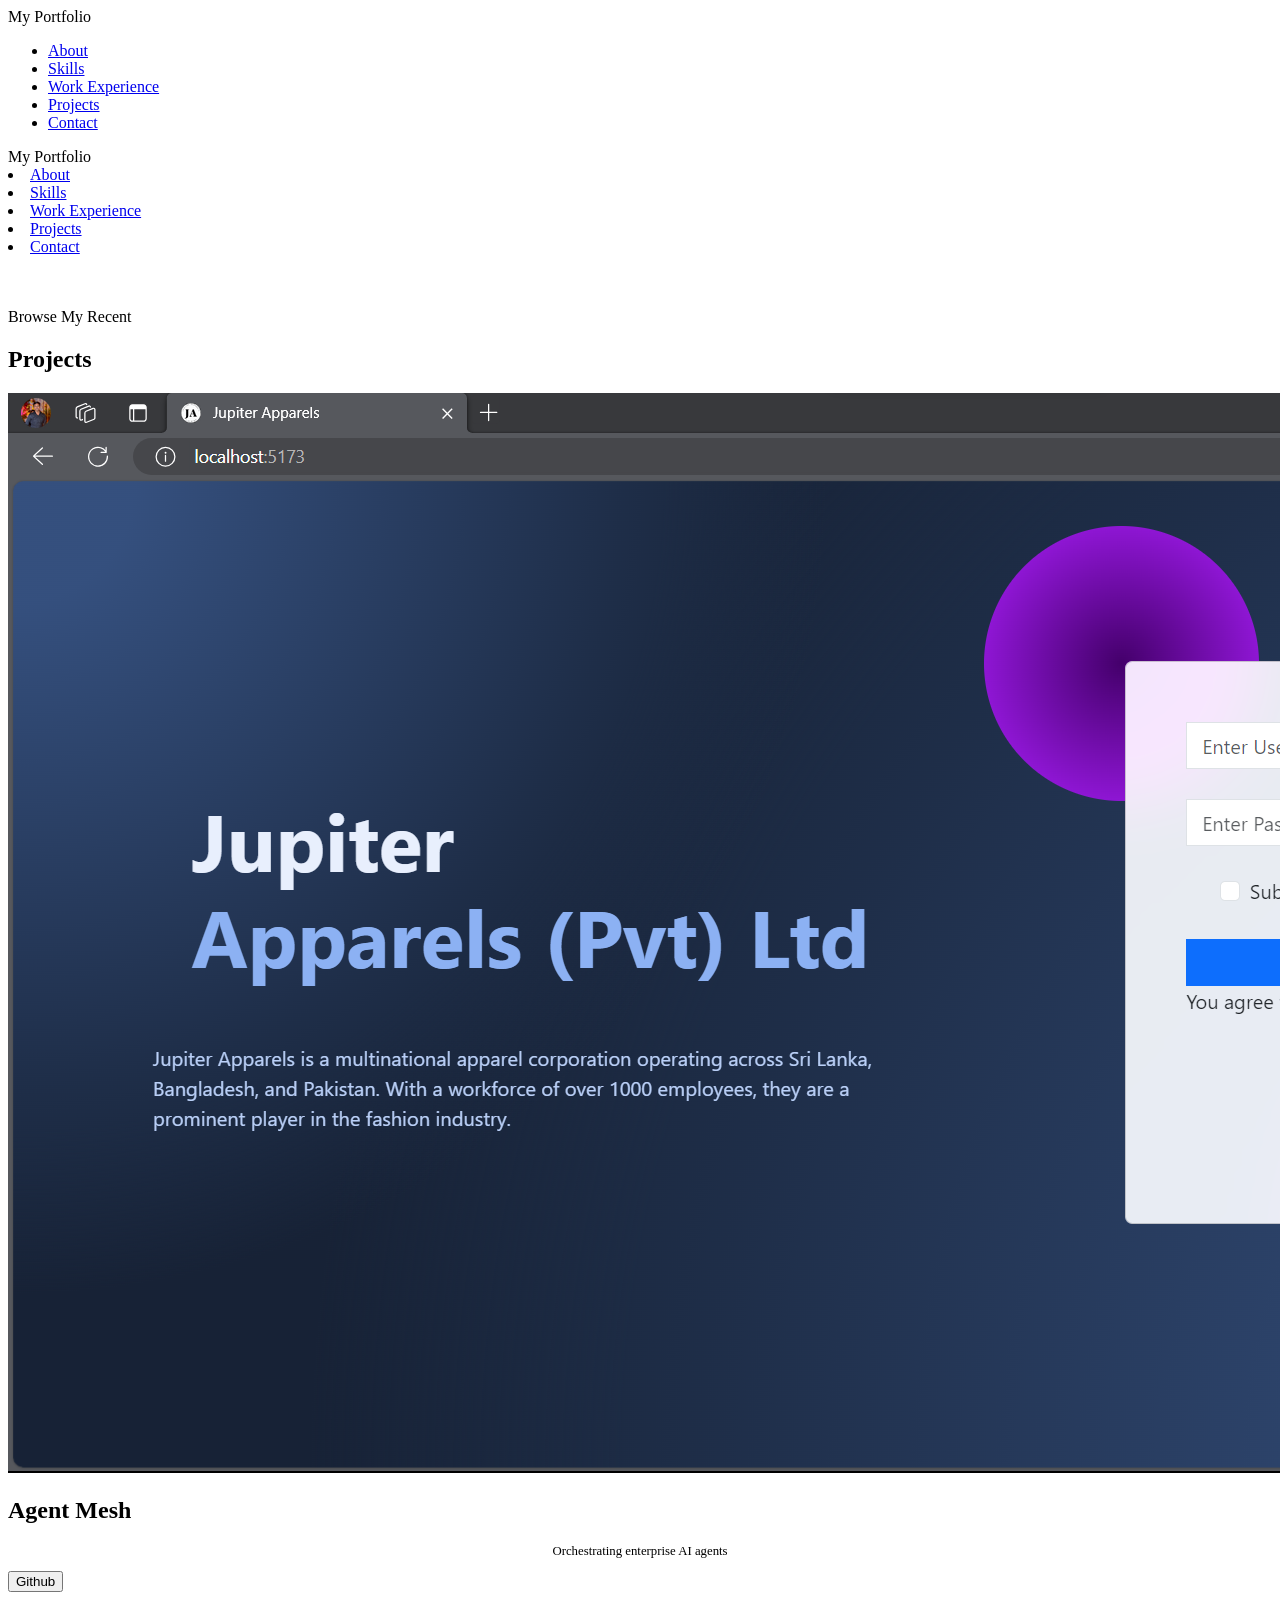
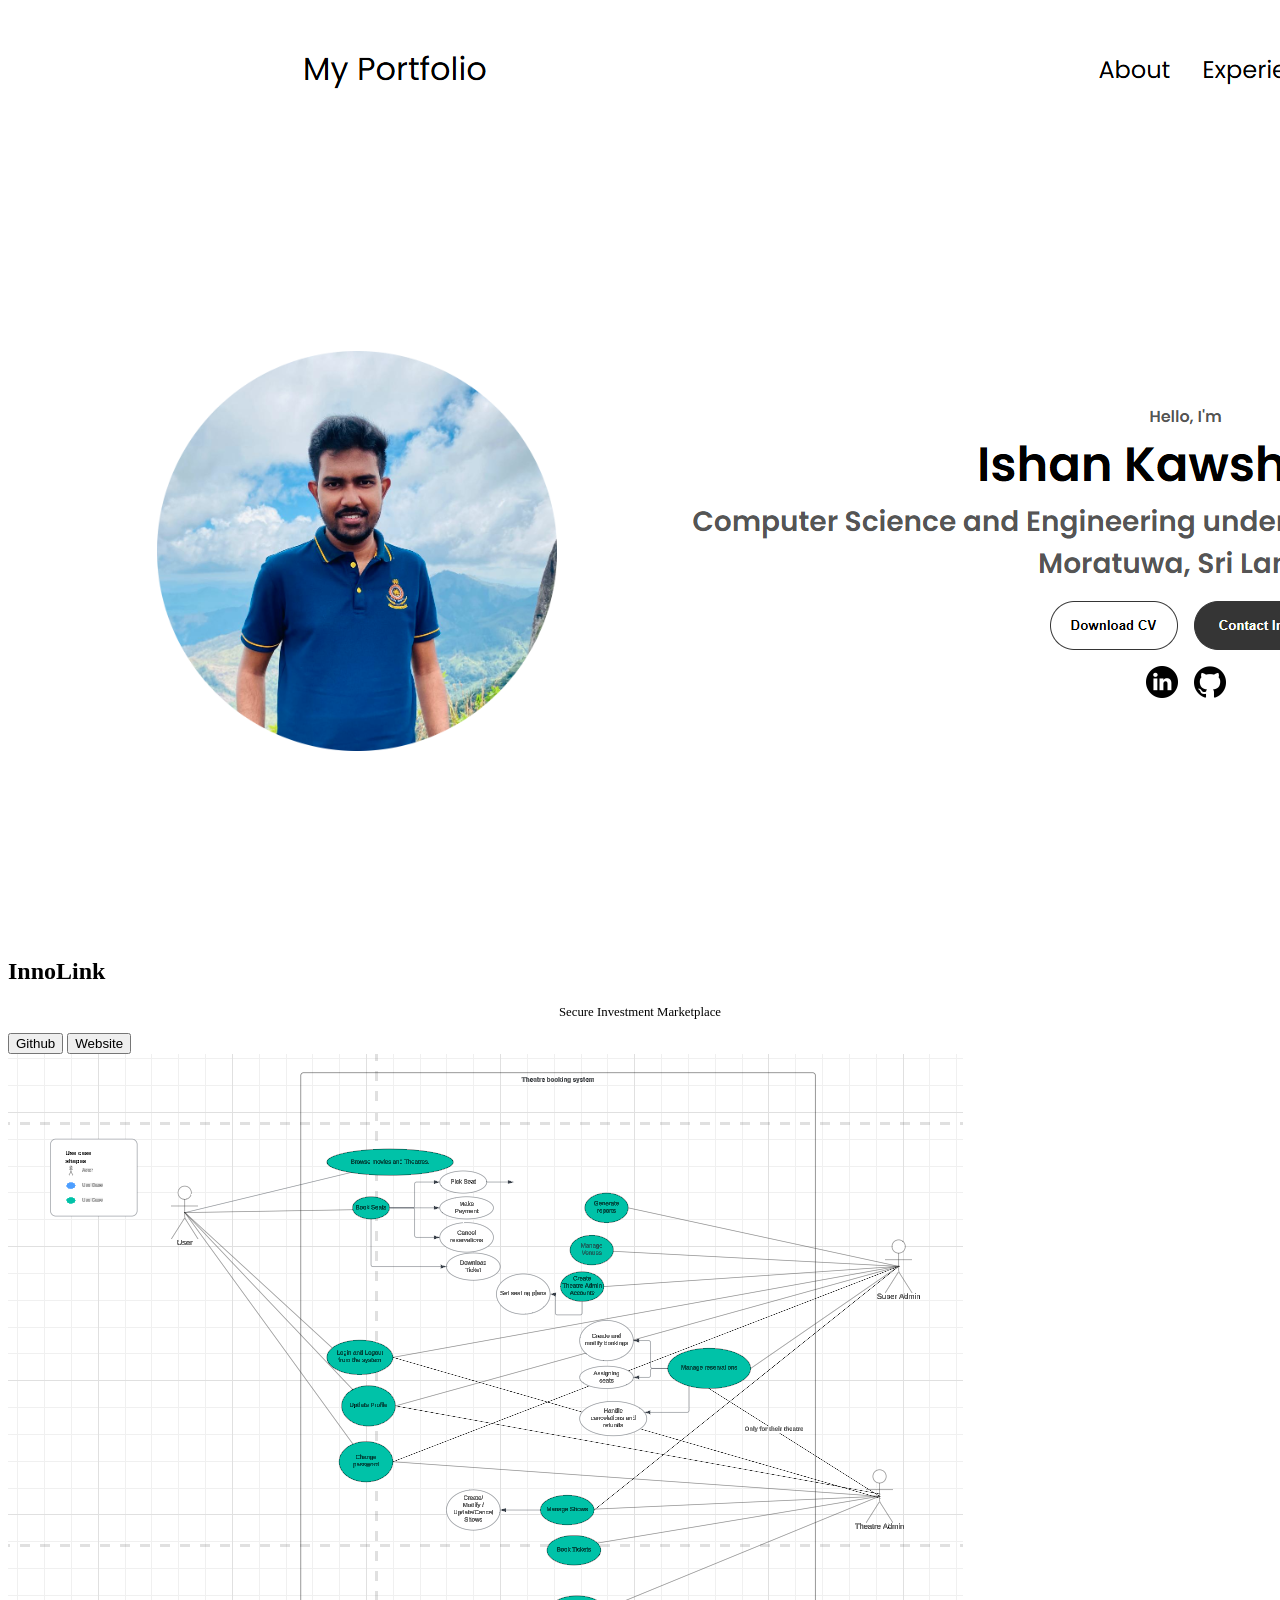
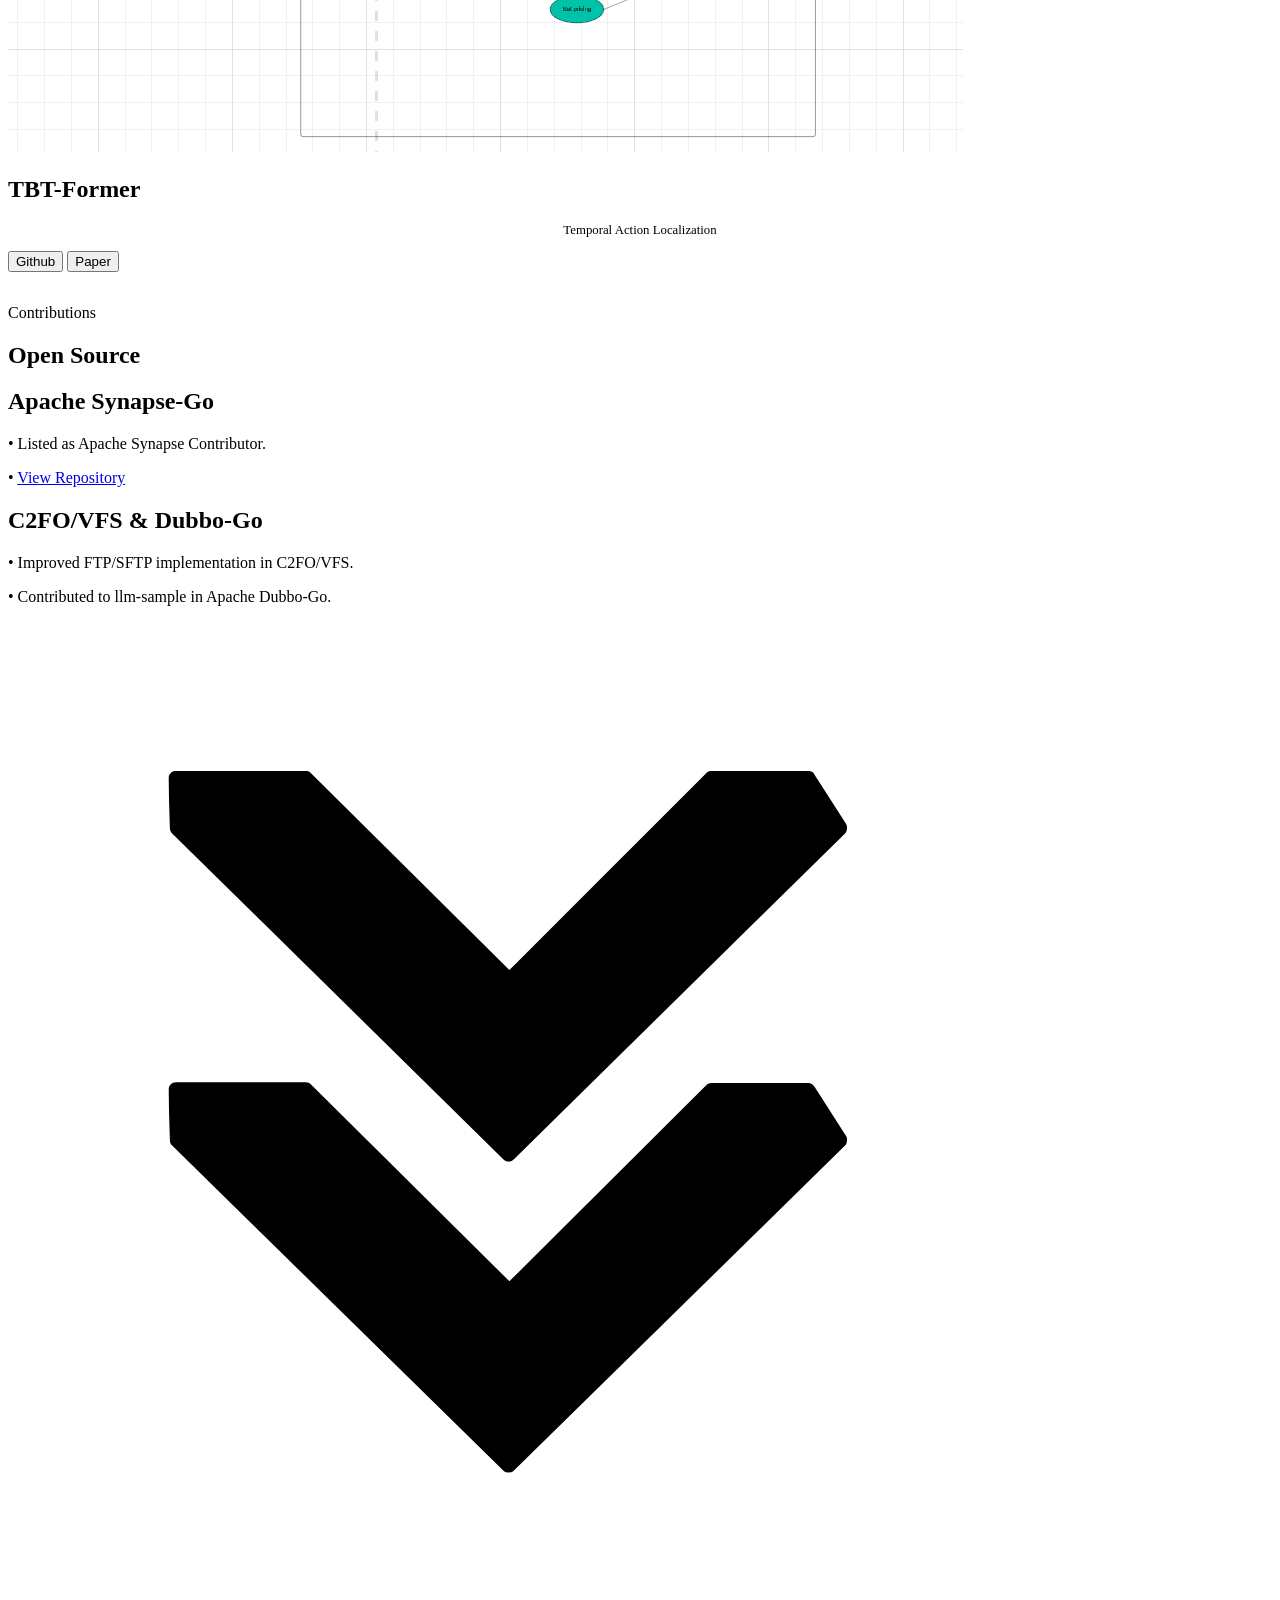
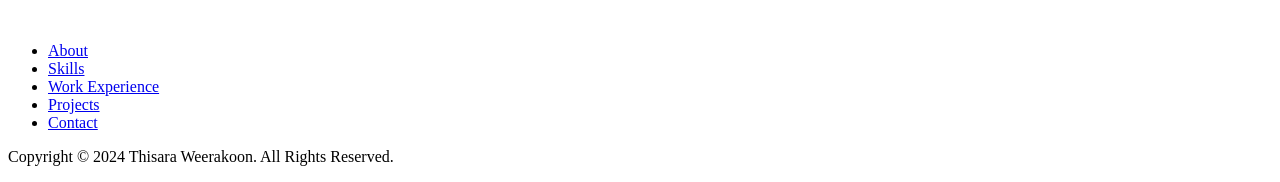
==== projects.html @ ad4b3ce6 "projects" ====
<!DOCTYPE html>
<html lang="en">
  <head>
    <meta charset="UTF-8" />
    <meta http-equiv="X-UA-Compatible" content="IE=edge" />
    <meta name="viewport" content="width=device-width, initial-scale=1.0" />
    <title>Projects - My Portfolio</title>
    <link rel="stylesheet" href="style.css" />
    <link rel="stylesheet" href="mediaqueries.css" />
  </head>
  <body>
    <nav id="desktop-nav">
      <div class="logo">My Portfolio</div>
      <div>
        <ul class="nav-links">
          <li><a href="index.html#about">About</a></li>
          <li><a href="index.html#skills">Skills</a></li>
          <li><a href="index.html#experience">Work Experience</a></li>
          <li><a href="projects.html">Projects</a></li>
          <li><a href="index.html#contact">Contact</a></li>
        </ul>
      </div>
    </nav>
    <nav id="hamburger-nav">
      <div class="logo">My Portfolio</div>
      <div class="hamburger-menu">
        <div class="hamburger-icon" onclick="toggleMenu()">
          <span></span>
          <span></span>
          <span></span>
        </div>
        <div class="menu-links">
          <li><a href="index.html#about" onclick="toggleMenu()">About</a></li>
          <li><a href="index.html#skills" onclick="toggleMenu()">Skills</a></li>
          <li><a href="index.html#experience" onclick="toggleMenu()">Work Experience</a></li>
          <li><a href="projects.html" onclick="toggleMenu()">Projects</a></li>
          <li><a href="index.html#contact" onclick="toggleMenu()">Contact</a></li>
        </div>
      </div>
    </nav>

    <section id="projects" style="padding-top: 4vh; height: fit-content; min-height: 80vh;">
      <p class="section__text__p1">Browse My Recent</p>
      <h1 class="title">Projects</h1>
      <div class="experience-details-container">
        <div class="about-containers">
          <div class="details-container color-container">
            <div class="article-container">
              <img src="./assets/project-1.png" alt="Project 1" class="project-img" />
            </div>
            <h2 class="experience-sub-title project-title">Agent Mesh</h2>
            <p style="text-align:center; font-size:0.8rem;">Orchestrating enterprise AI agents</p>
            <div class="btn-container">
              <button class="btn btn-color-2 project-btn" onclick="location.href='https://github.com/ThisaraWeerakoon/Agent-Mesh'">
                Github
              </button>
            </div>
          </div>
          <div class="details-container color-container">
            <div class="article-container">
              <img src="./assets/project-2.png" alt="Project 2" class="project-img" />
            </div>
            <h2 class="experience-sub-title project-title">InnoLink</h2>
            <p style="text-align:center; font-size:0.8rem;">Secure Investment Marketplace</p>
            <div class="btn-container">
              <button class="btn btn-color-2 project-btn" onclick="location.href='https://github.com/ThisaraWeerakoon/Innolink'">
                Github
              </button>
              <button class="btn btn-color-2 project-btn" onclick="location.href='https://lemon-pebble-04326950f.3.azurestaticapps.net/'">
                Website
              </button>
            </div>
          </div>
          <div class="details-container color-container">
            <div class="article-container">
              <img src="./assets/project-3.png" alt="Project 3" class="project-img" />
            </div>
            <h2 class="experience-sub-title project-title">TBT-Former</h2>
            <p style="text-align:center; font-size:0.8rem;">Temporal Action Localization</p>
            <div class="btn-container">
              <button class="btn btn-color-2 project-btn" onclick="location.href='https://github.com/aaivu/In21-S7-CS4681-AML-Research-Projects/tree/main/projects/210536K-Multi-Modal-Learning_Video-Understanding/src'">
                Github
              </button>
              <button class="btn btn-color-2 project-btn" onclick="location.href='https://www.arxiv.org/pdf/2512.01298'">
                Paper
              </button>
            </div>
          </div>
        </div>
      </div>
      
      <p class="section__text__p1" style="margin-top:2rem;">Contributions</p>
      <h1 class="title">Open Source</h1>
      <div class="experience-details-container">
        <div class="about-containers">
            <div class="details-container">
                <h2 class="experience-sub-title">Apache Synapse-Go</h2>
                <div class="article-container" style="display:block; text-align:left;">
                   <p>• Listed as Apache Synapse Contributor.</p>
                   <p>• <a href="https://github.com/apache/synapse-go">View Repository</a></p>
                </div>
            </div>
            <div class="details-container">
                <h2 class="experience-sub-title">C2FO/VFS & Dubbo-Go</h2>
                <div class="article-container" style="display:block; text-align:left;">
                   <p>• Improved FTP/SFTP implementation in C2FO/VFS.</p>
                   <p>• Contributed to llm-sample in Apache Dubbo-Go.</p>
                </div>
            </div>
        </div>
      </div>

       <img
        src="./assets/arrow.png"
        alt="Arrow icon"
        class="icon arrow"
        onclick="location.href='index.html#contact'"
      />
    </section>

    <footer>
      <nav>
        <div class="nav-links-container">
          <ul class="nav-links">
            <li><a href="index.html#about">About</a></li>
            <li><a href="index.html#skills">Skills</a></li>
            <li><a href="index.html#experience">Work Experience</a></li>
            <li><a href="projects.html">Projects</a></li>
            <li><a href="index.html#contact">Contact</a></li>
          </ul>
        </div>
      </nav>
      <p>Copyright &#169; 2024 Thisara Weerakoon. All Rights Reserved.</p>
    </footer>
    <script src="script.js"></script>
  </body>
</html>
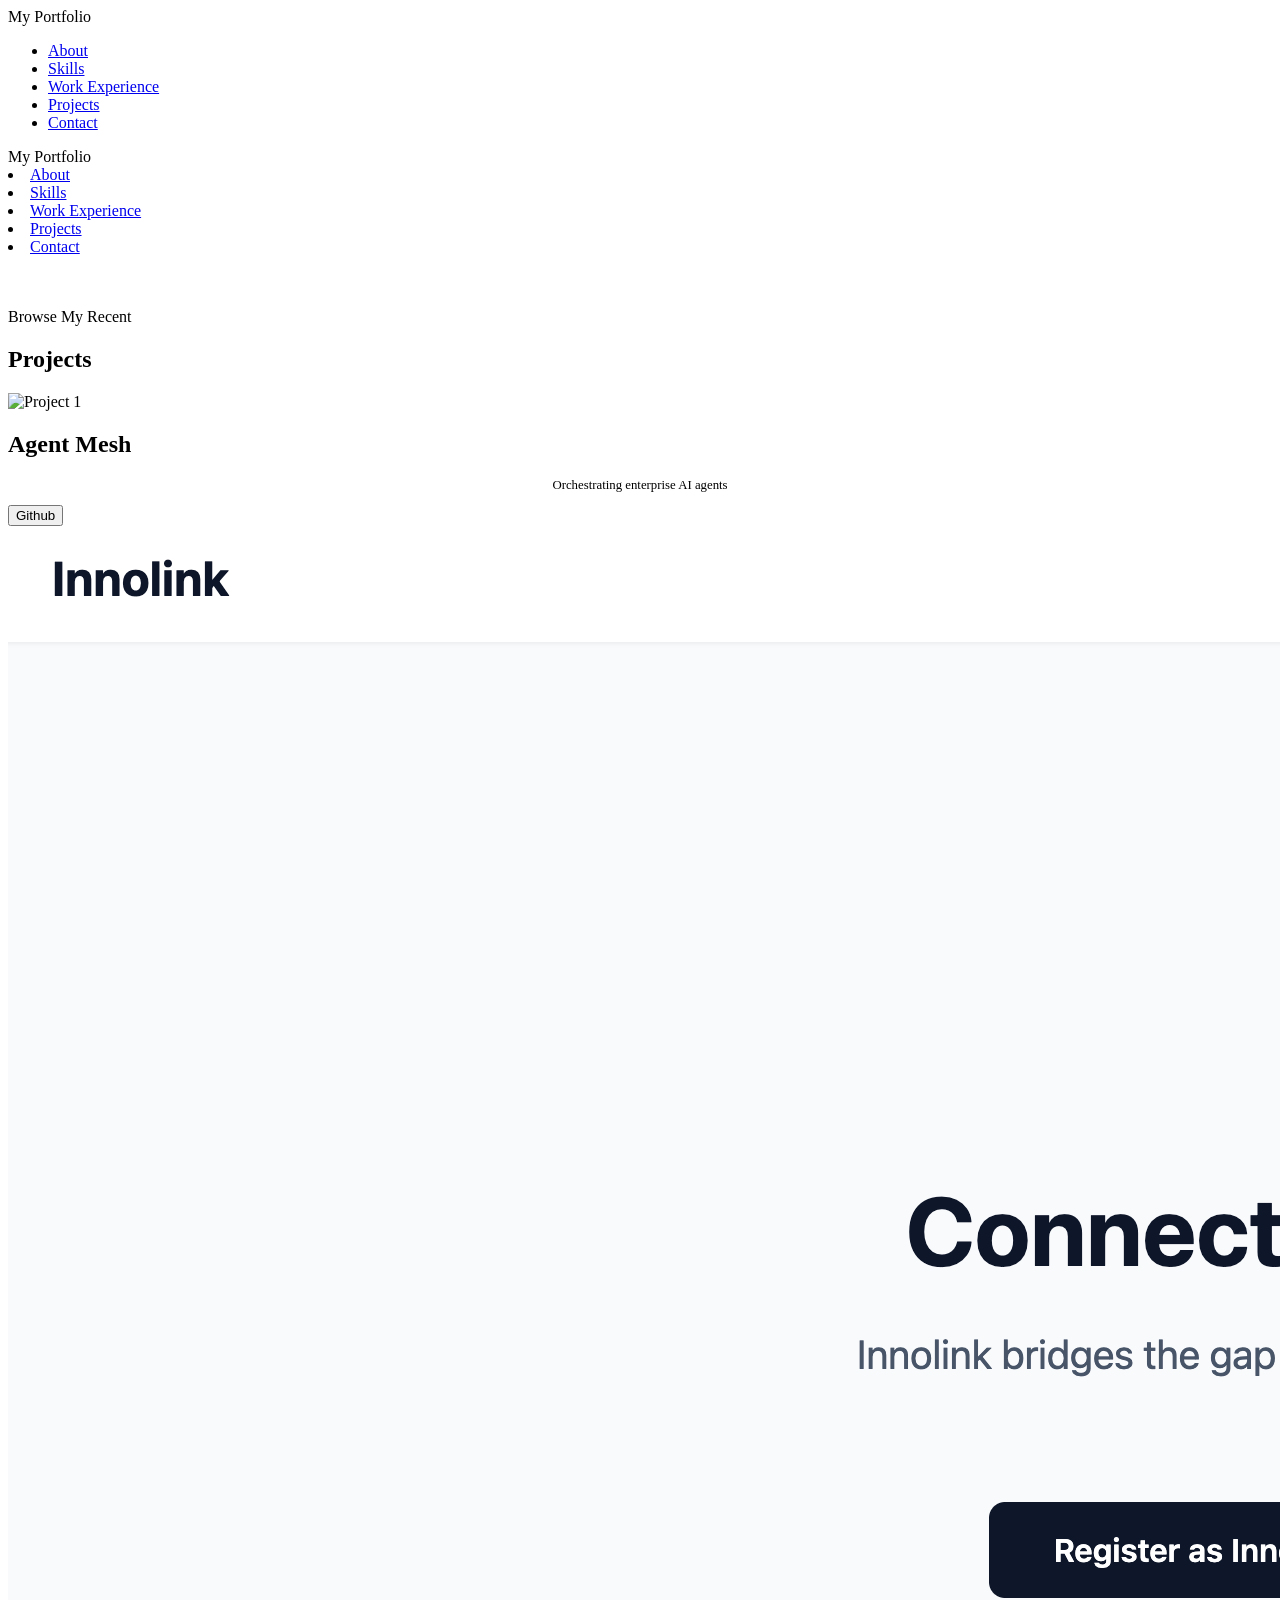
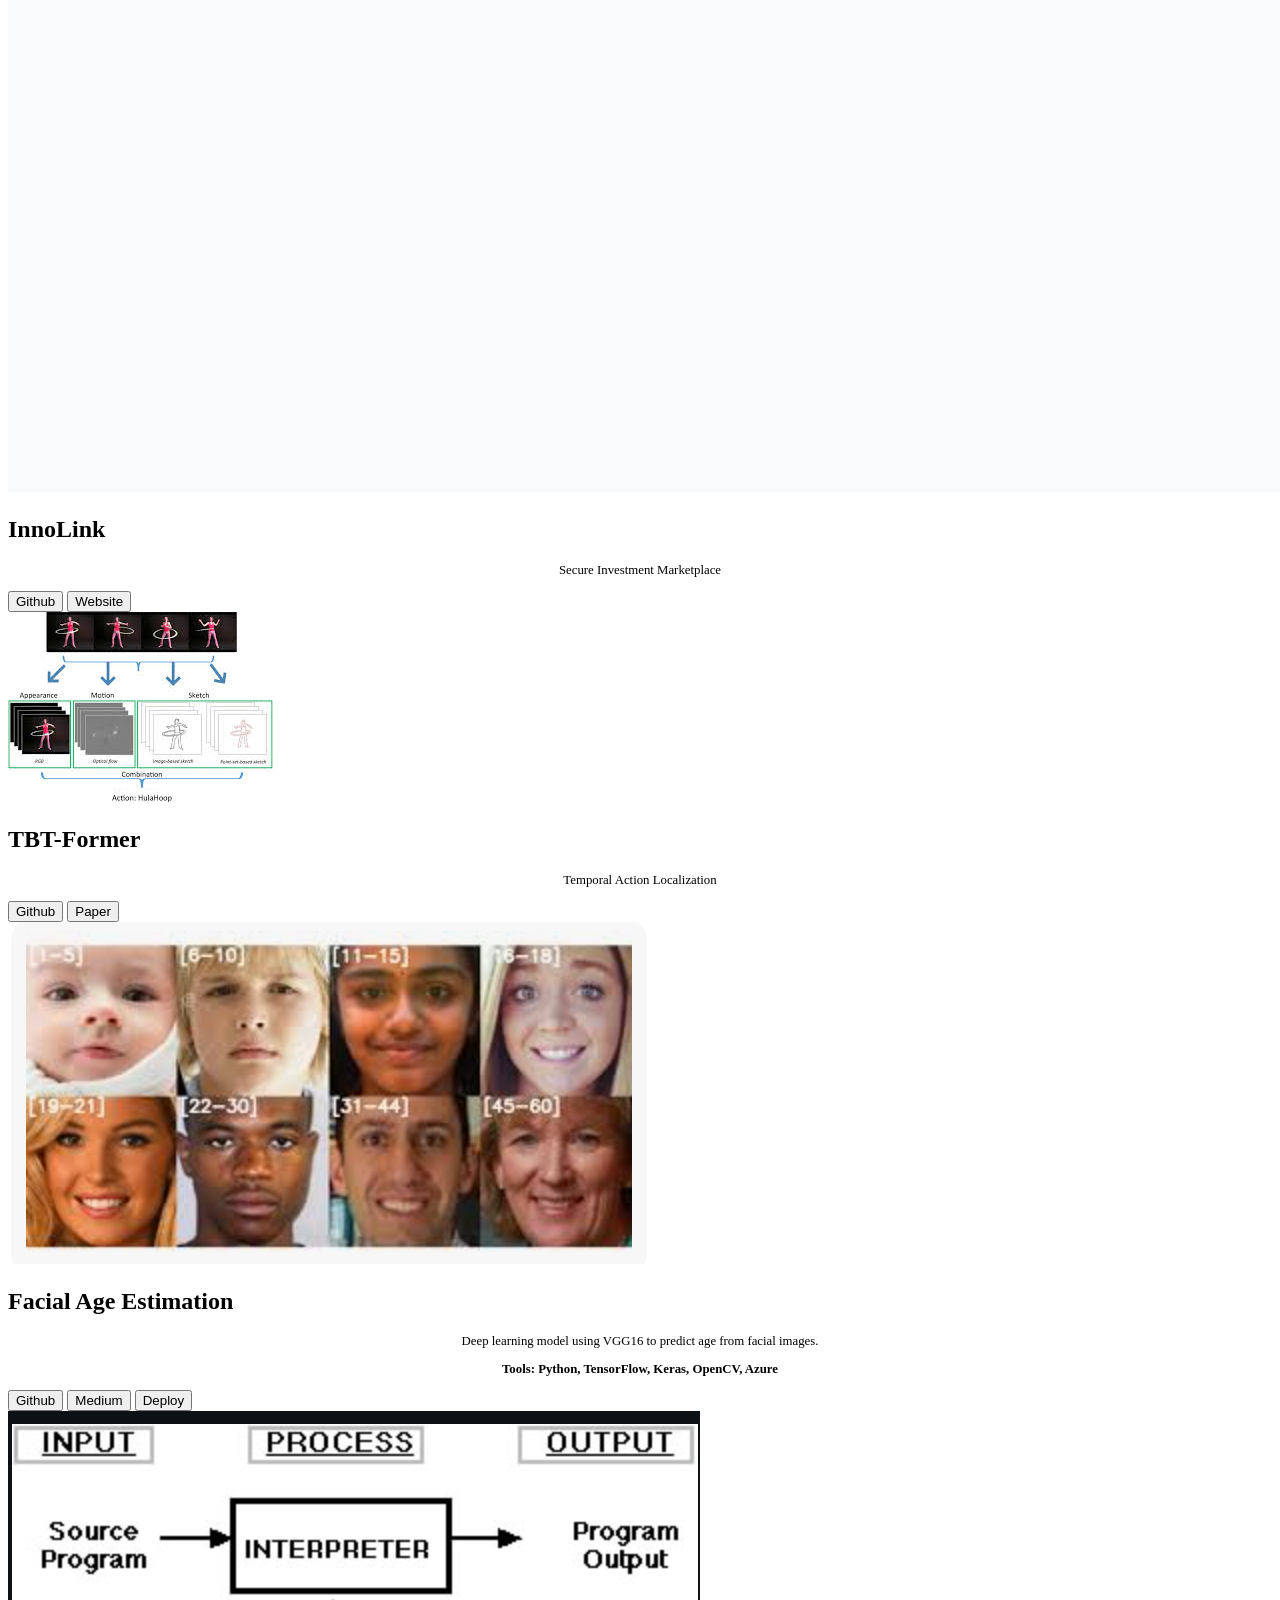
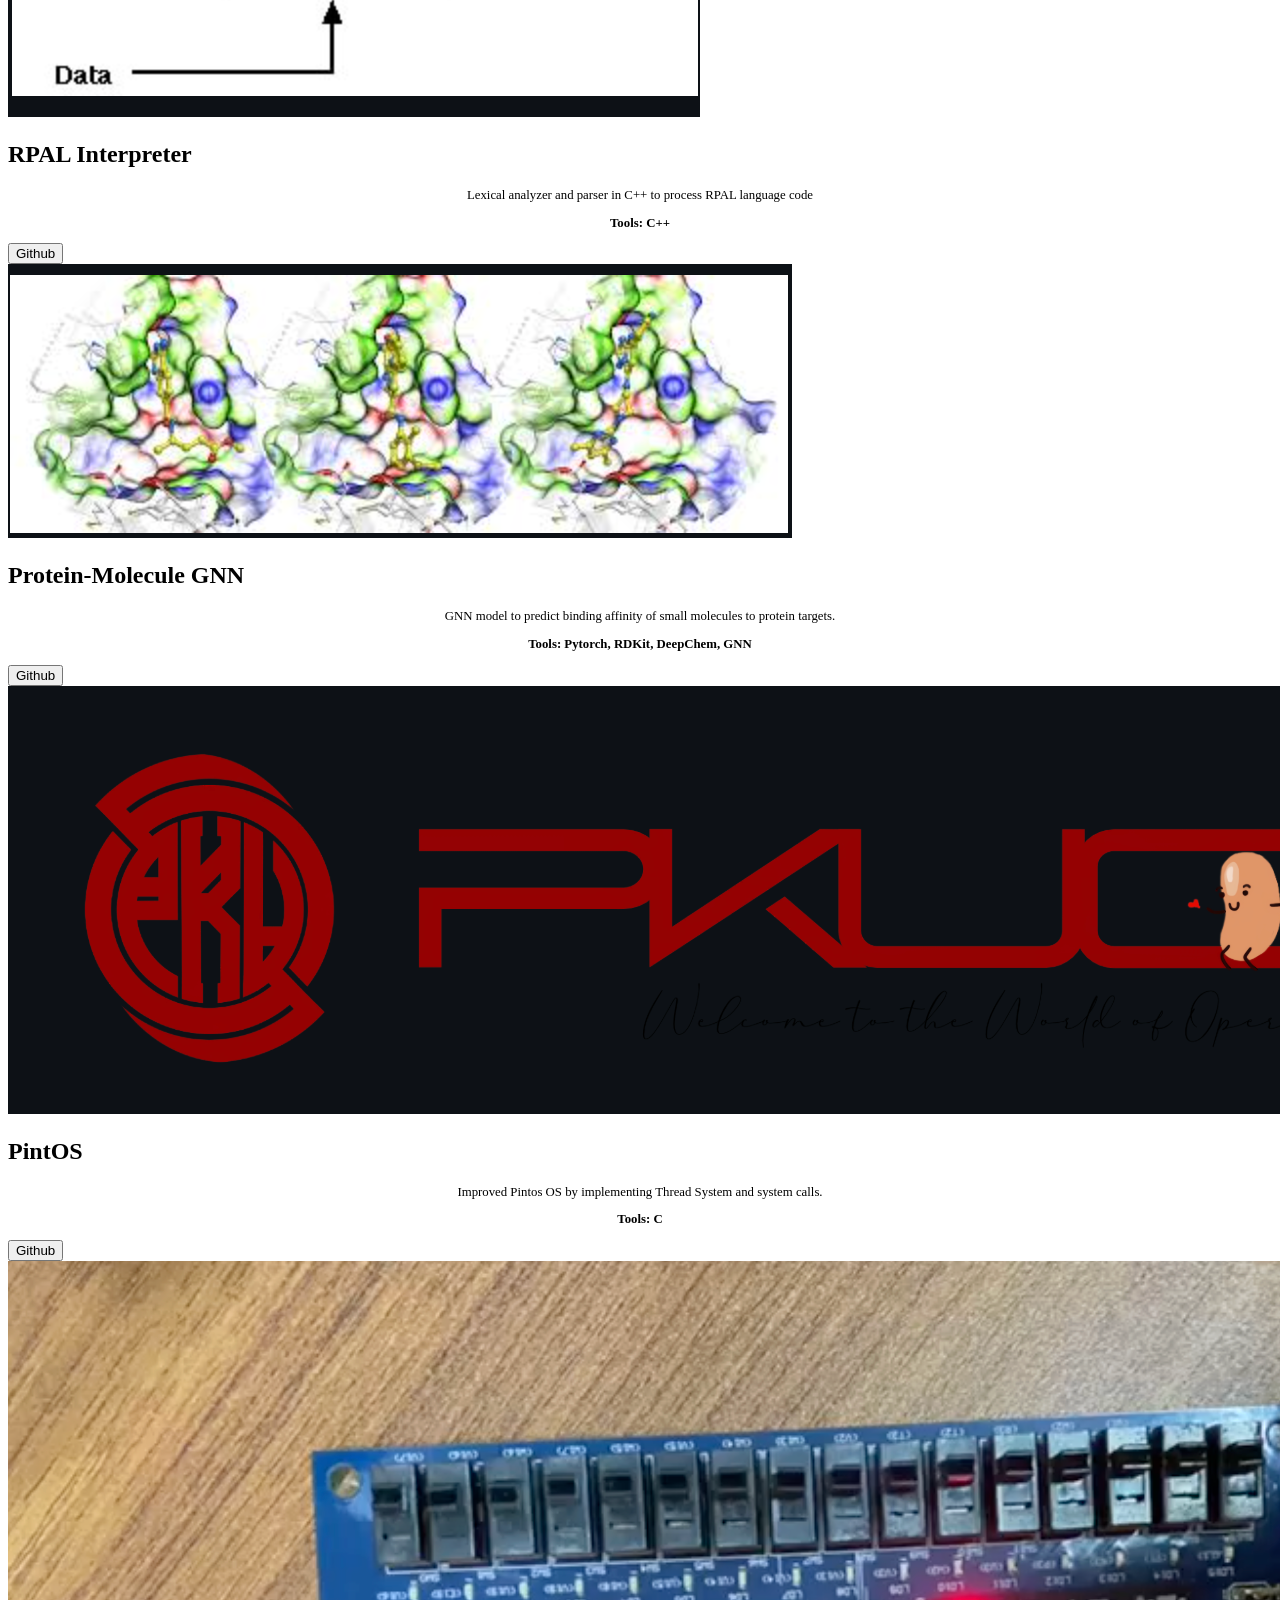
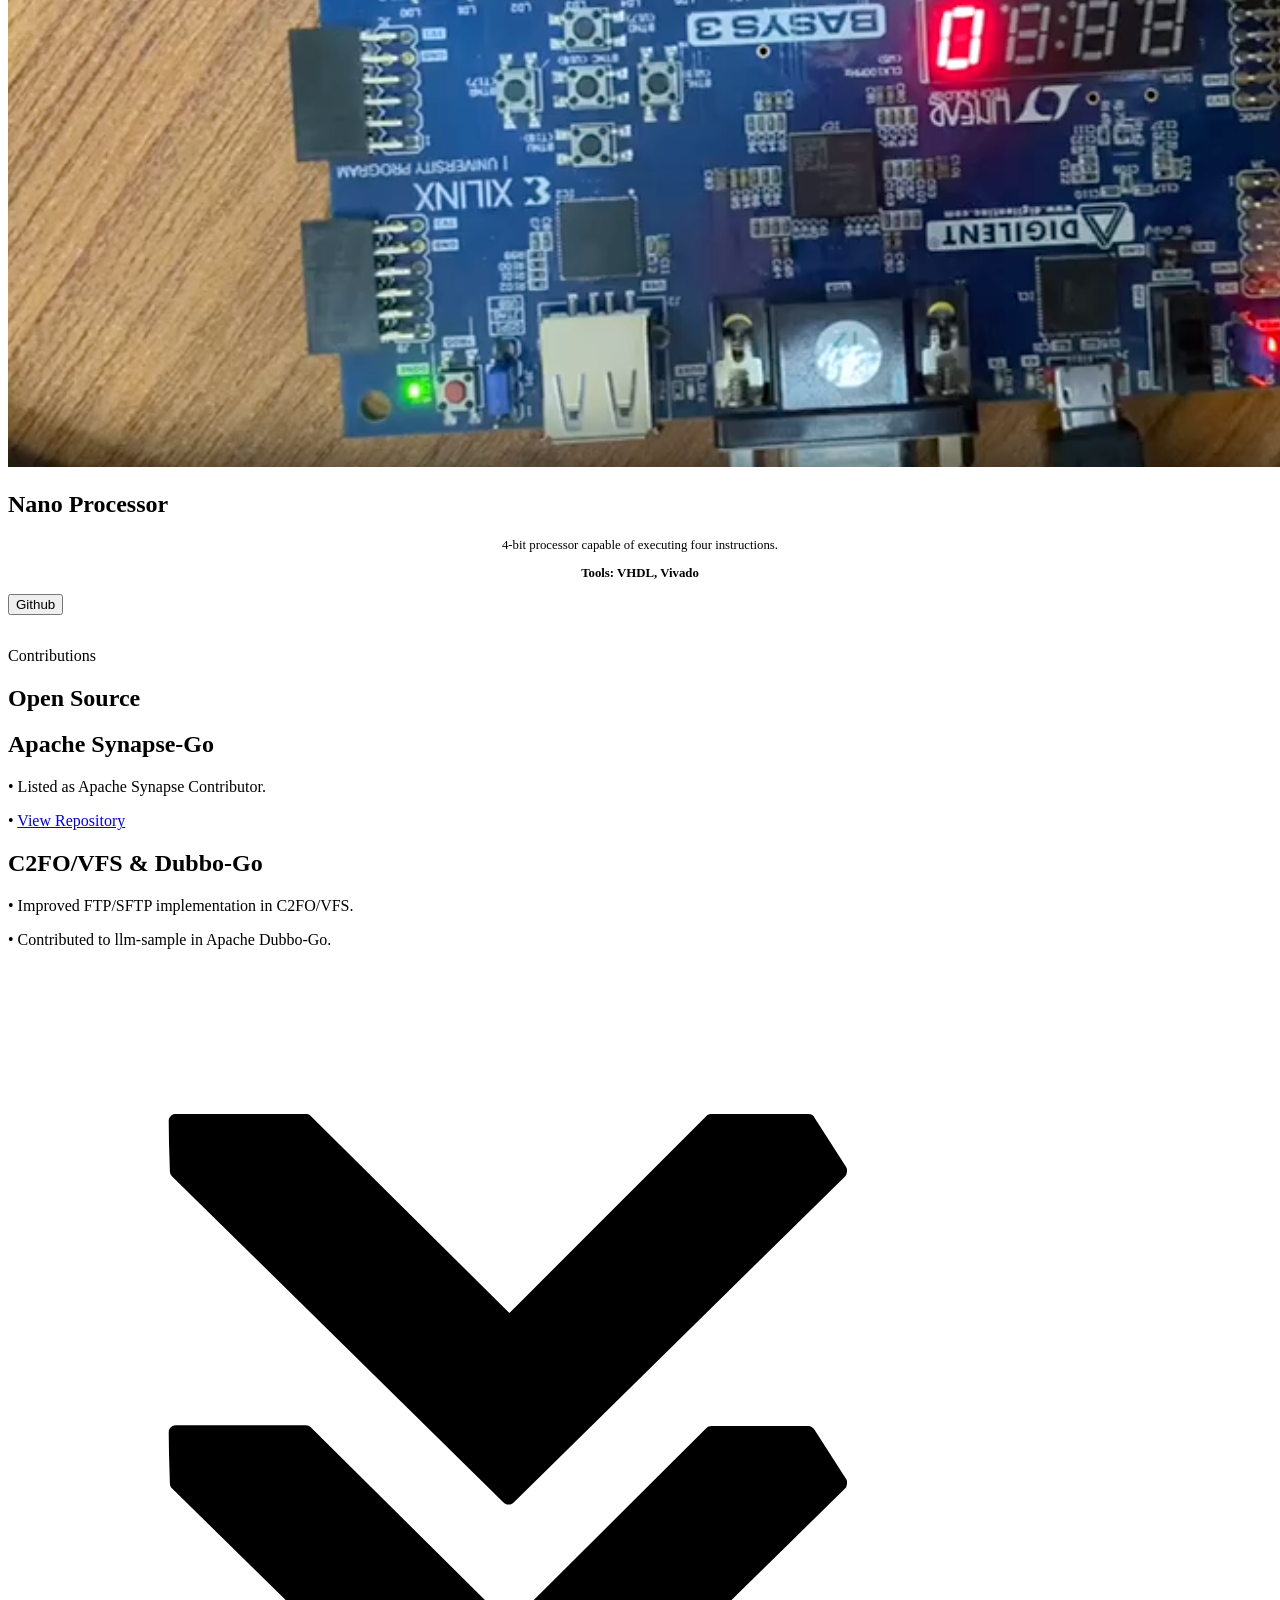
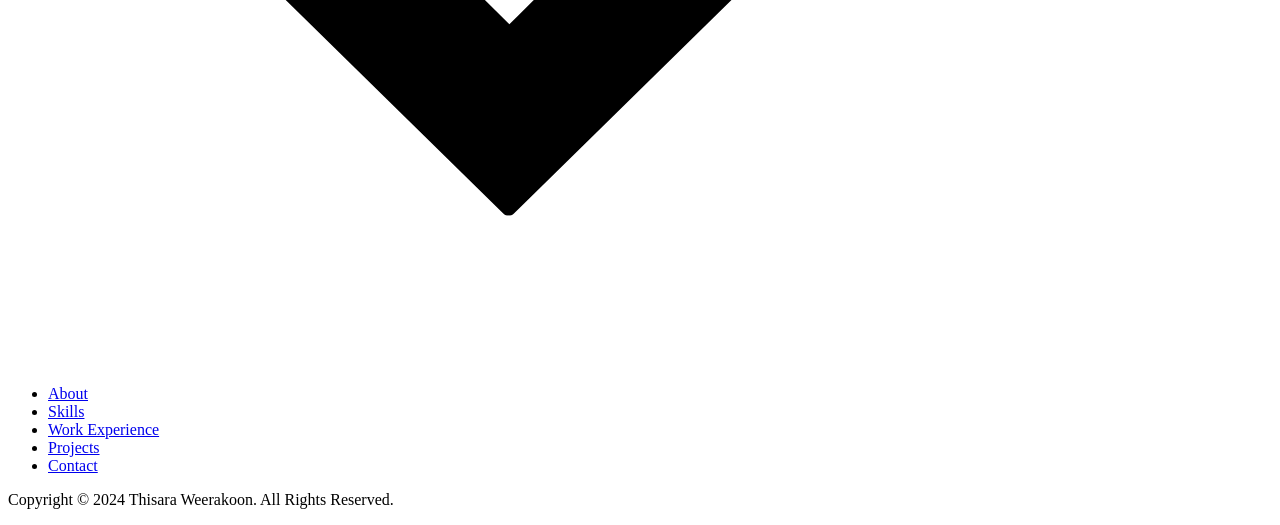
==== commit 4cbf74c6: "edit" ====
--- a/projects.html
+++ b/projects.html
@@ -46,7 +46,7 @@
         <div class="about-containers">
           <div class="details-container color-container">
             <div class="article-container">
-              <img src="./assets/project-1.png" alt="Project 1" class="project-img" />
+              <img src="./assets/agent-mesh.png" alt="Project 1" class="project-img" />
             </div>
             <h2 class="experience-sub-title project-title">Agent Mesh</h2>
             <p style="text-align:center; font-size:0.8rem;">Orchestrating enterprise AI agents</p>
@@ -58,7 +58,7 @@
           </div>
           <div class="details-container color-container">
             <div class="article-container">
-              <img src="./assets/project-2.png" alt="Project 2" class="project-img" />
+              <img src="./assets/innolink.png" alt="Project 2" class="project-img" />
             </div>
             <h2 class="experience-sub-title project-title">InnoLink</h2>
             <p style="text-align:center; font-size:0.8rem;">Secure Investment Marketplace</p>
@@ -73,7 +73,7 @@
           </div>
           <div class="details-container color-container">
             <div class="article-container">
-              <img src="./assets/project-3.png" alt="Project 3" class="project-img" />
+              <img src="./assets/TBTFormer.jpeg" alt="Project 3" class="project-img" />
             </div>
             <h2 class="experience-sub-title project-title">TBT-Former</h2>
             <p style="text-align:center; font-size:0.8rem;">Temporal Action Localization</p>
@@ -87,6 +87,82 @@
             </div>
           </div>
         </div>
+
+      <div class="about-containers">
+        <div class="details-container color-container">
+          <div class="article-container">
+            <img src="./assets/Age_estimation.png" alt="Facial Age Estimation" class="project-img" />
+          </div>
+          <h2 class="experience-sub-title project-title">Facial Age Estimation</h2>
+          <p style="text-align:center; font-size:0.8rem;">Deep learning model using VGG16 to predict age from facial images.</p>
+          <p style="text-align:center; font-size:0.8rem; font-weight:bold; margin-top:0.5rem;">Tools: Python, TensorFlow, Keras, OpenCV, Azure</p>
+          <div class="btn-container">
+            <button class="btn btn-color-2 project-btn" onclick="location.href='https://github.com/ThisaraWeerakoon/Age-Classification'">
+              Github
+            </button>
+            <button class="btn btn-color-2 project-btn" onclick="location.href='https://medium.com/@thisara.weerakoon2001/age-classification-using-transfer-learning-vgg16-d2f240f67d26'">
+              Medium
+            </button>
+            <button class="btn btn-color-2 project-btn" onclick="location.href='https://github.com/ThisaraWeerakoon/Age-Classification-Project'">
+              Deploy
+            </button>
+          </div>
+        </div>
+        <div class="details-container color-container">
+          <div class="article-container">
+            <img src="./assets/RPAL.png" alt="RPAL Interpreter" class="project-img" />
+          </div>
+          <h2 class="experience-sub-title project-title">RPAL Interpreter</h2>
+          <p style="text-align:center; font-size:0.8rem;">Lexical analyzer and parser in C++ to process RPAL language code</p>
+          <p style="text-align:center; font-size:0.8rem; font-weight:bold; margin-top:0.5rem;">Tools: C++</p>
+          <div class="btn-container">
+            <button class="btn btn-color-2 project-btn" onclick="location.href='https://github.com/ThisaraWeerakoon/RPAL-Interpreter'">
+              Github
+            </button>
+          </div>
+        </div>
+        <div class="details-container color-container">
+          <div class="article-container">
+            <img src="./assets/GNN.png" alt="GNN Project" class="project-img" />
+          </div>
+          <h2 class="experience-sub-title project-title">Protein-Molecule GNN</h2>
+          <p style="text-align:center; font-size:0.8rem;">GNN model to predict binding affinity of small molecules to protein targets.</p>
+          <p style="text-align:center; font-size:0.8rem; font-weight:bold; margin-top:0.5rem;">Tools: Pytorch, RDKit, DeepChem, GNN</p>
+          <div class="btn-container">
+            <button class="btn btn-color-2 project-btn" onclick="location.href='https://github.com/ThisaraWeerakoon/GNN-for-NeurIPS-2024'">
+              Github
+            </button>
+          </div>
+        </div>
+      </div>
+      <div class="about-containers">
+        <div class="details-container color-container">
+          <div class="article-container">
+            <img src="./assets/PintOS.png" alt="PintOS" class="project-img" />
+          </div>
+          <h2 class="experience-sub-title project-title">PintOS</h2>
+          <p style="text-align:center; font-size:0.8rem;">Improved Pintos OS by implementing Thread System and system calls.</p>
+          <p style="text-align:center; font-size:0.8rem; font-weight:bold; margin-top:0.5rem;">Tools: C</p>
+          <div class="btn-container">
+            <button class="btn btn-color-2 project-btn" onclick="location.href='https://github.com/ThisaraWeerakoon/PintOS-Operating-System'">
+              Github
+            </button>
+          </div>
+        </div>
+        <div class="details-container color-container">
+          <div class="article-container">
+            <img src="./assets/NanoProcessor.png" alt="Nano Processor" class="project-img" />
+          </div>
+          <h2 class="experience-sub-title project-title">Nano Processor</h2>
+          <p style="text-align:center; font-size:0.8rem;">4-bit processor capable of executing four instructions.</p>
+          <p style="text-align:center; font-size:0.8rem; font-weight:bold; margin-top:0.5rem;">Tools: VHDL, Vivado</p>
+          <div class="btn-container">
+            <button class="btn btn-color-2 project-btn" onclick="location.href='https://github.com/ThisaraWeerakoon/Nano_Processor'">
+              Github
+            </button>
+          </div>
+        </div>
+      </div>
       </div>
       
       <p class="section__text__p1" style="margin-top:2rem;">Contributions</p>
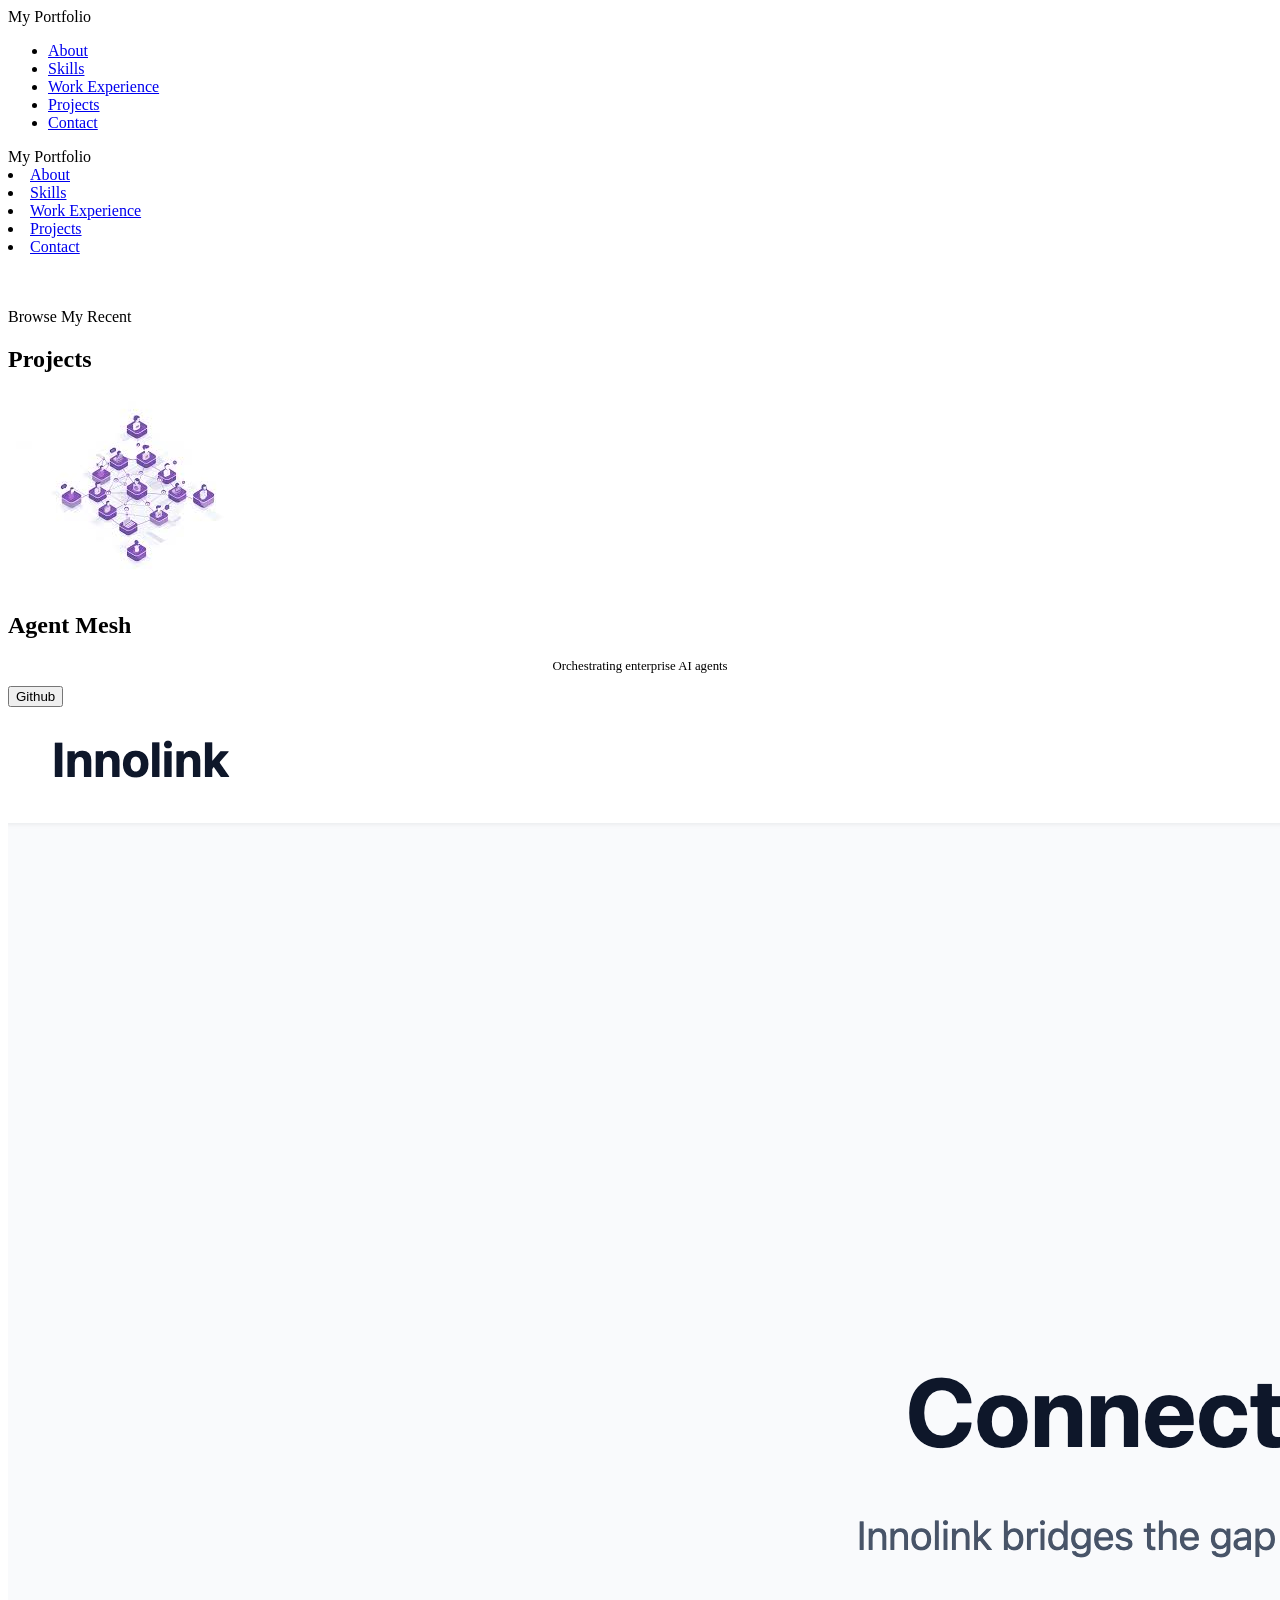
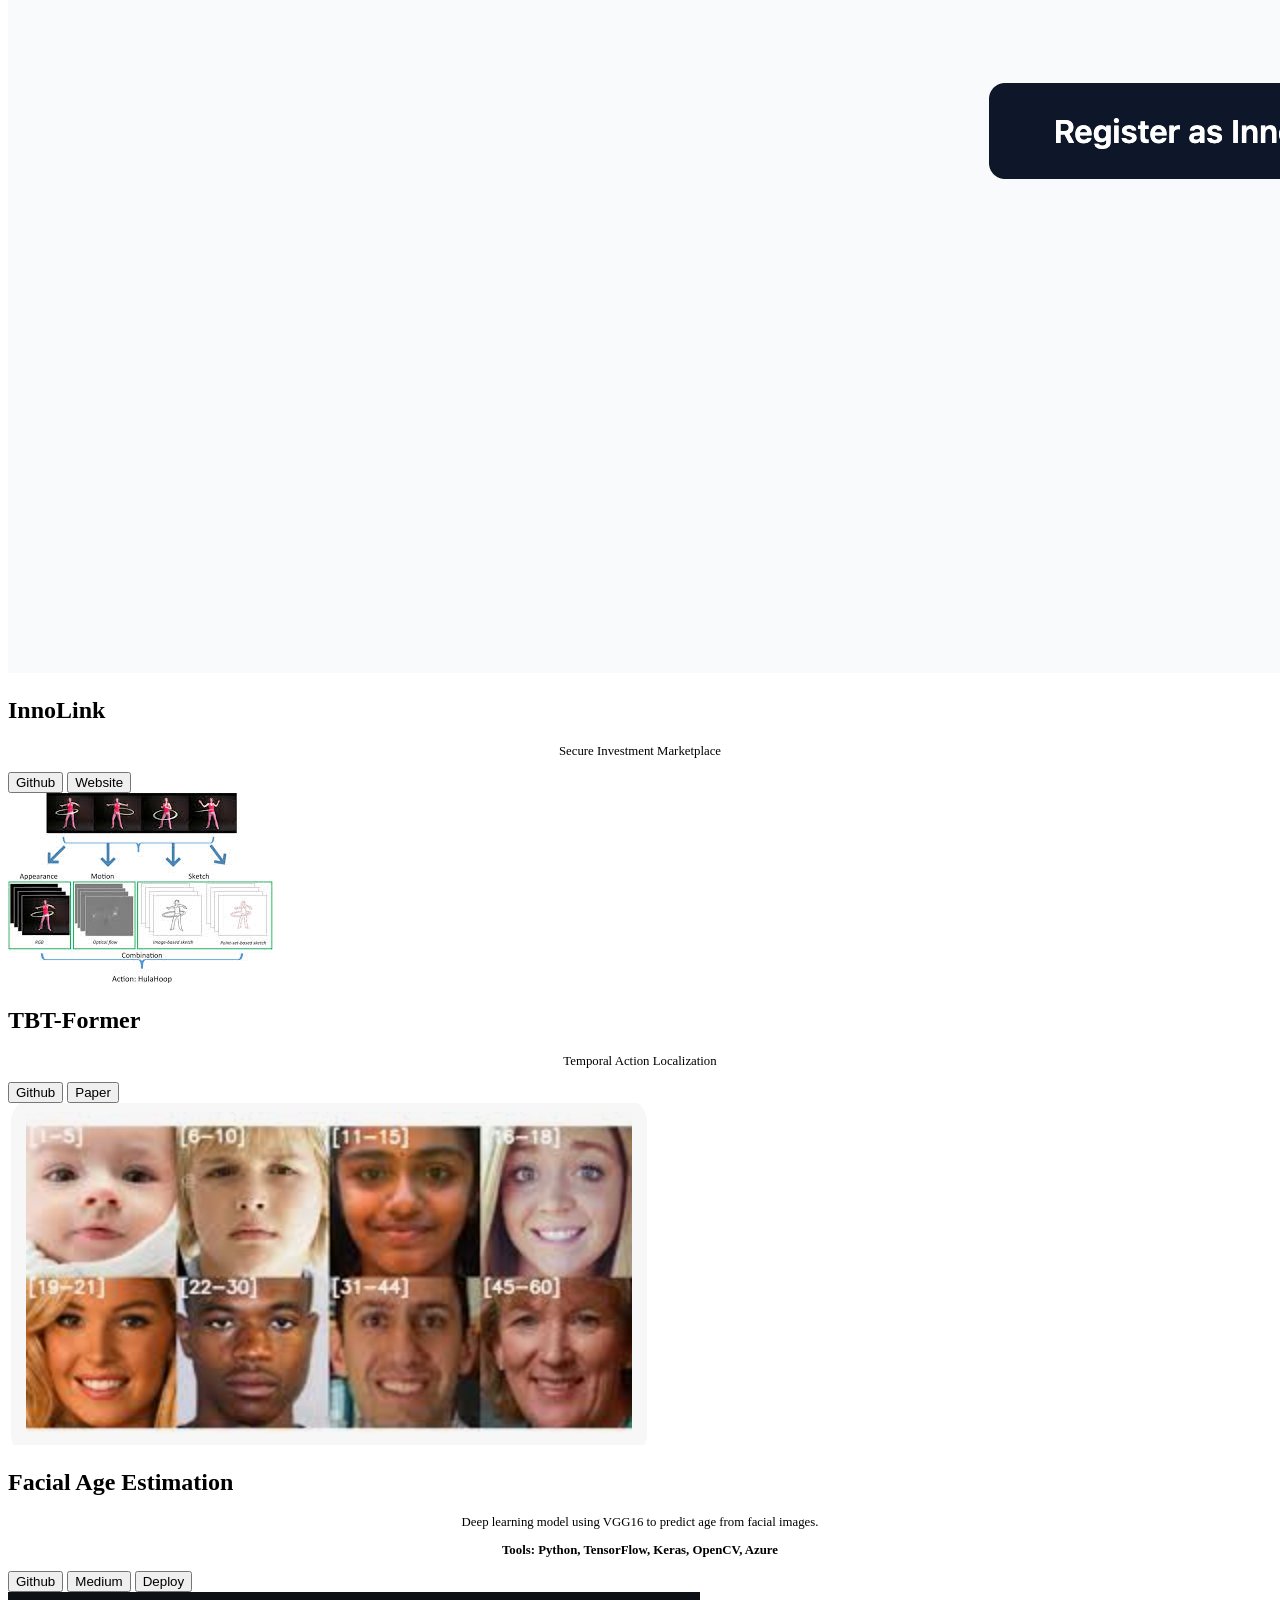
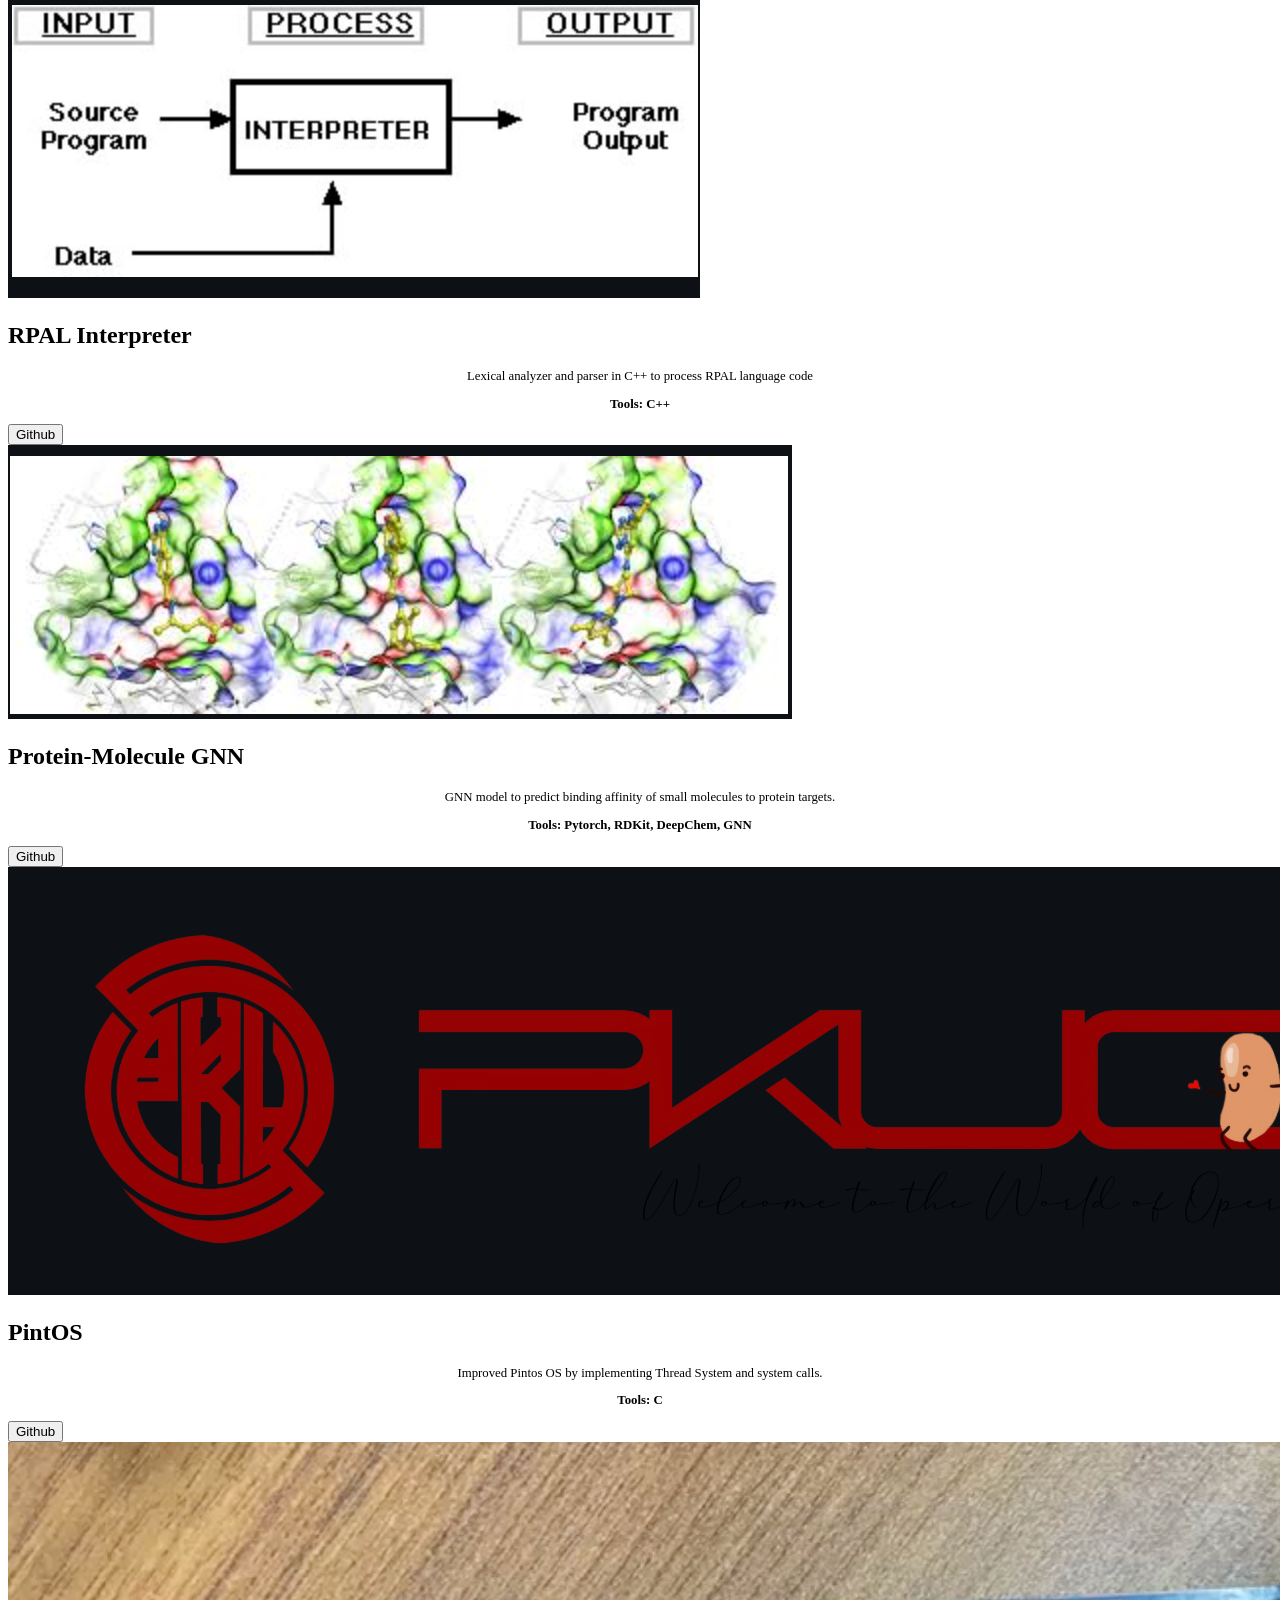
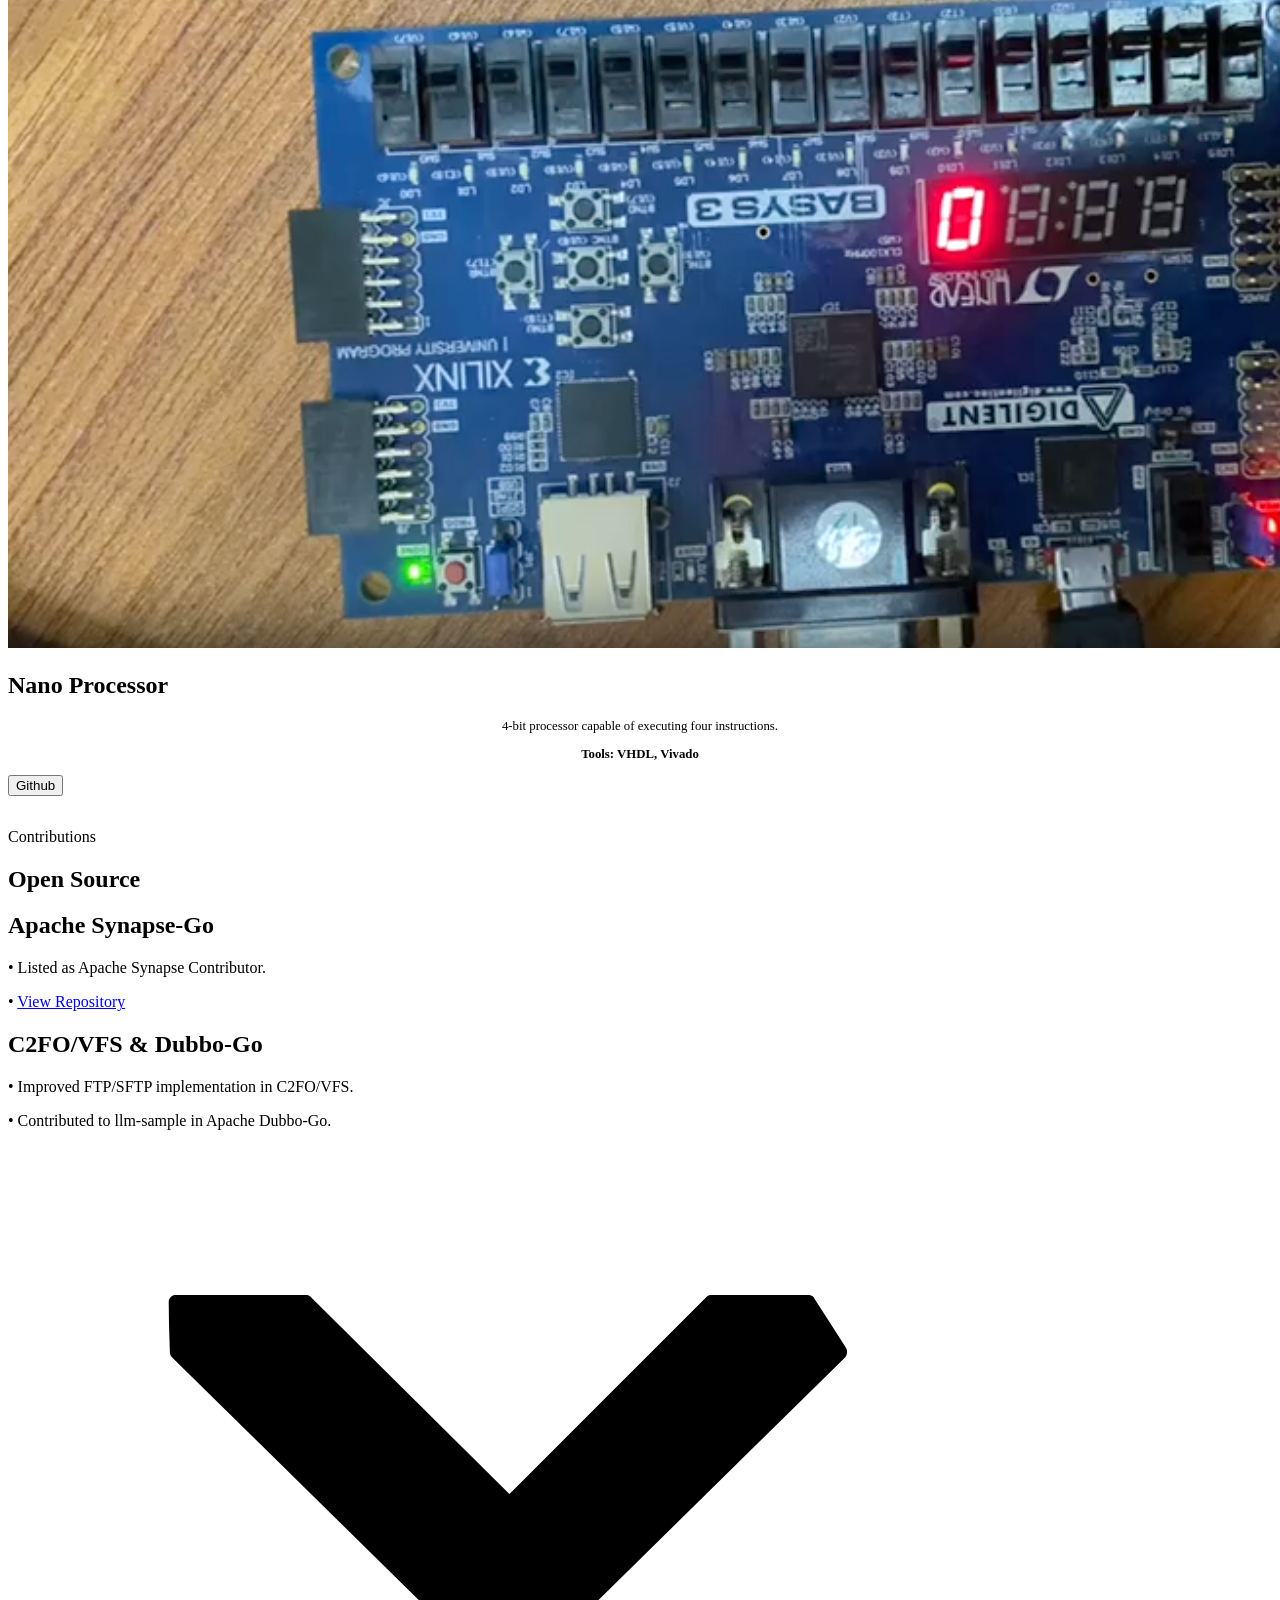
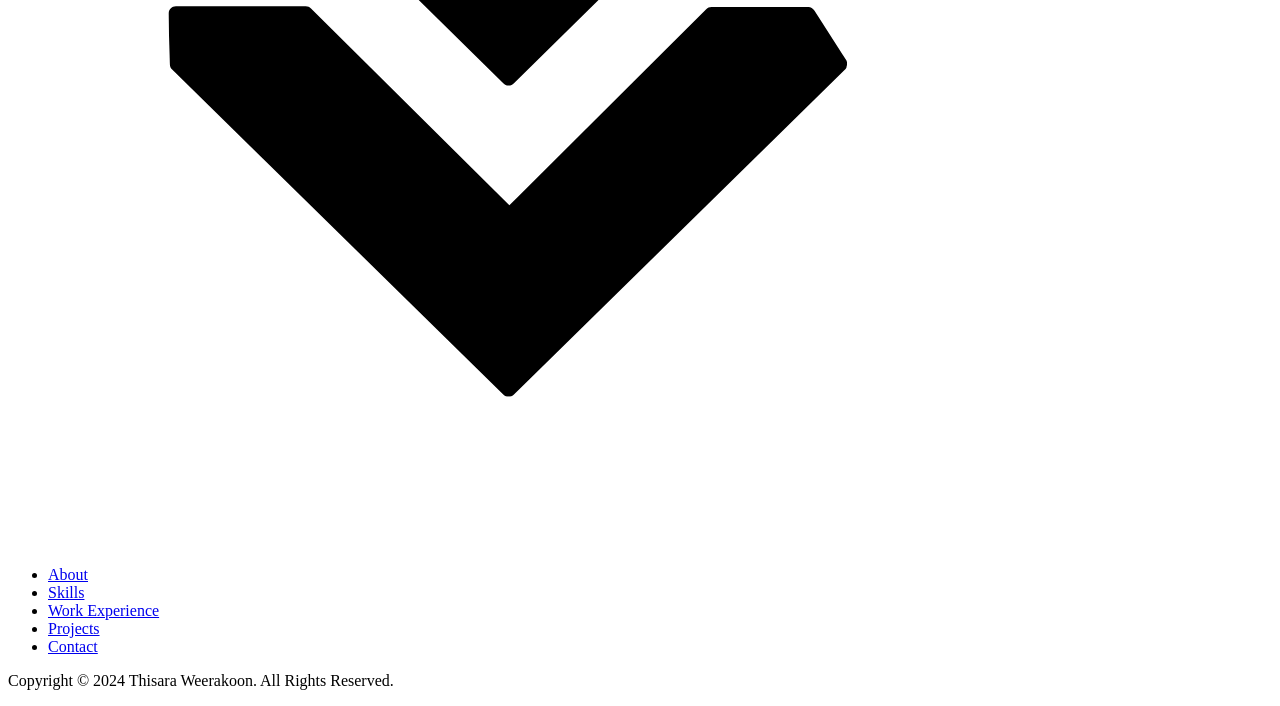
==== commit 734186fb: "edit" ====
--- a/projects.html
+++ b/projects.html
@@ -46,7 +46,7 @@
         <div class="about-containers">
           <div class="details-container color-container">
             <div class="article-container">
-              <img src="./assets/agent-mesh.png" alt="Project 1" class="project-img" />
+              <img src="./assets/agent_mesh.jpeg" alt="Project 1" class="project-img" />
             </div>
             <h2 class="experience-sub-title project-title">Agent Mesh</h2>
             <p style="text-align:center; font-size:0.8rem;">Orchestrating enterprise AI agents</p>
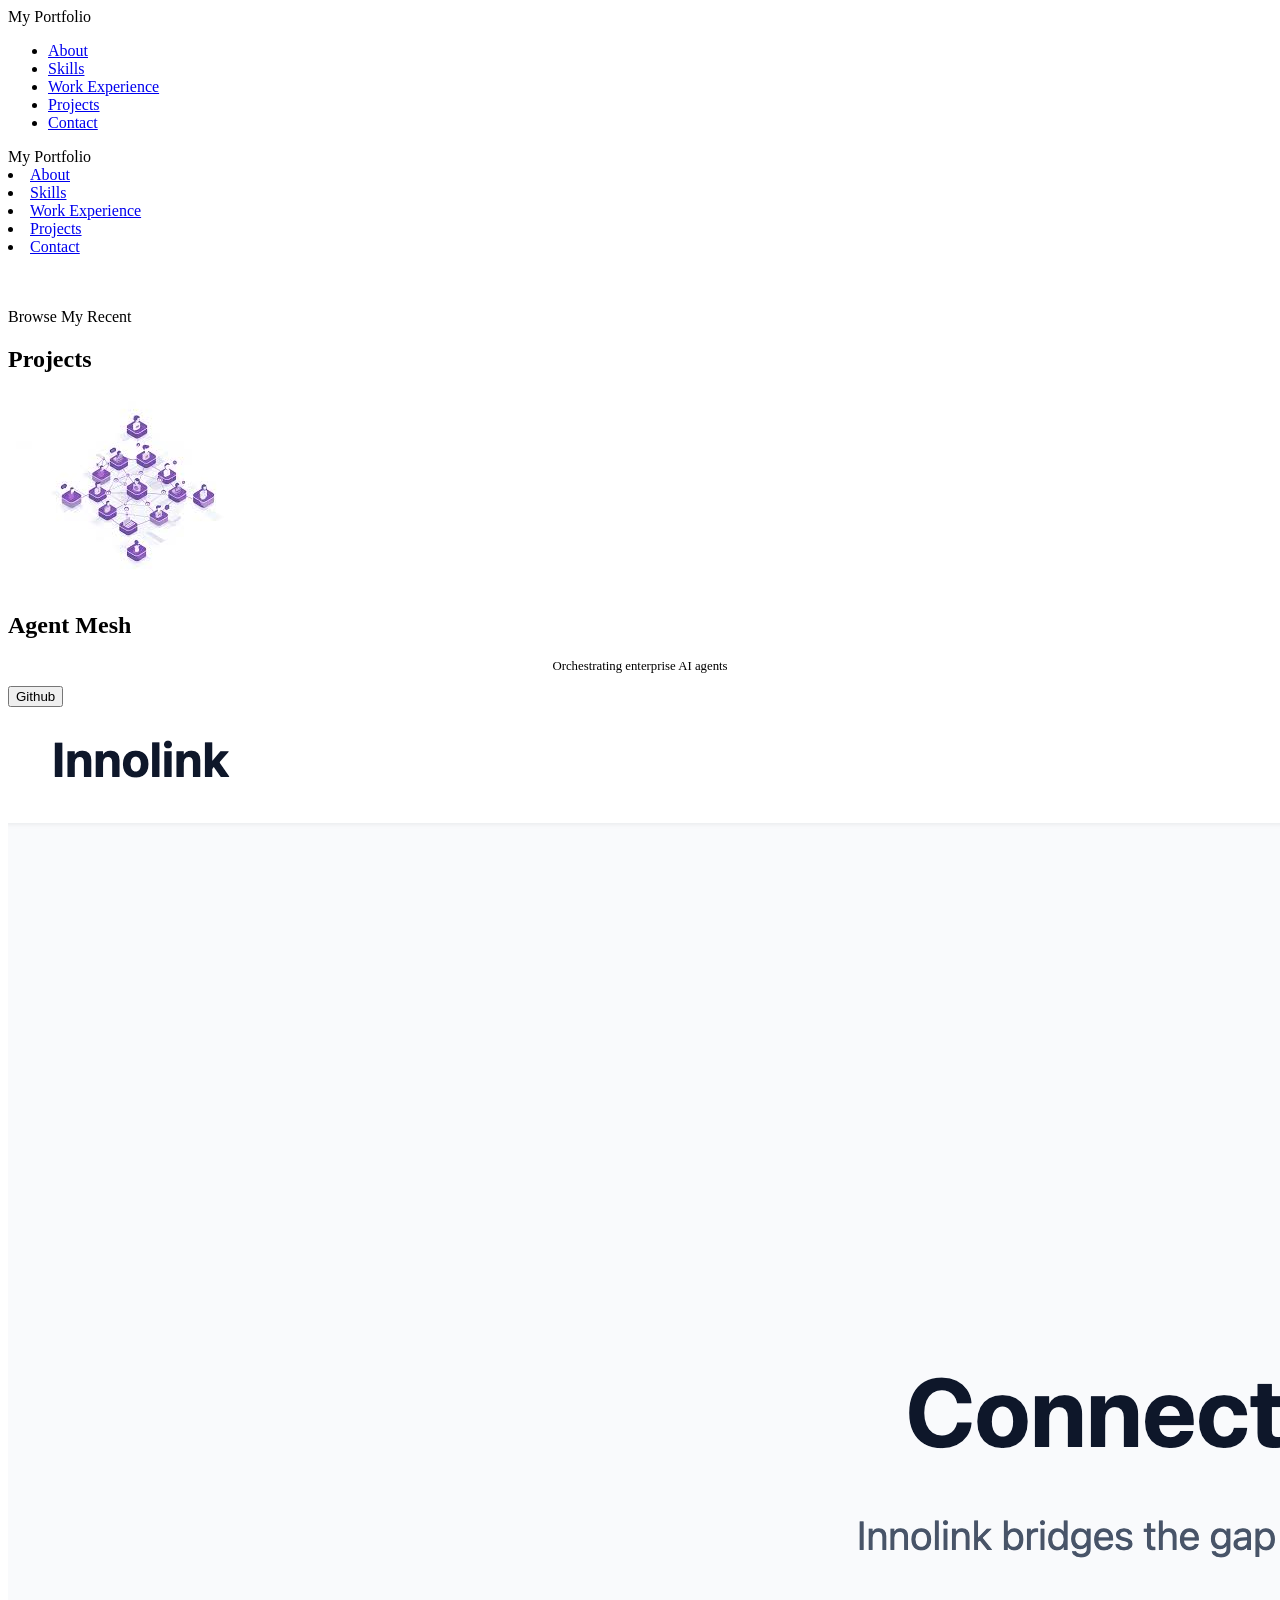
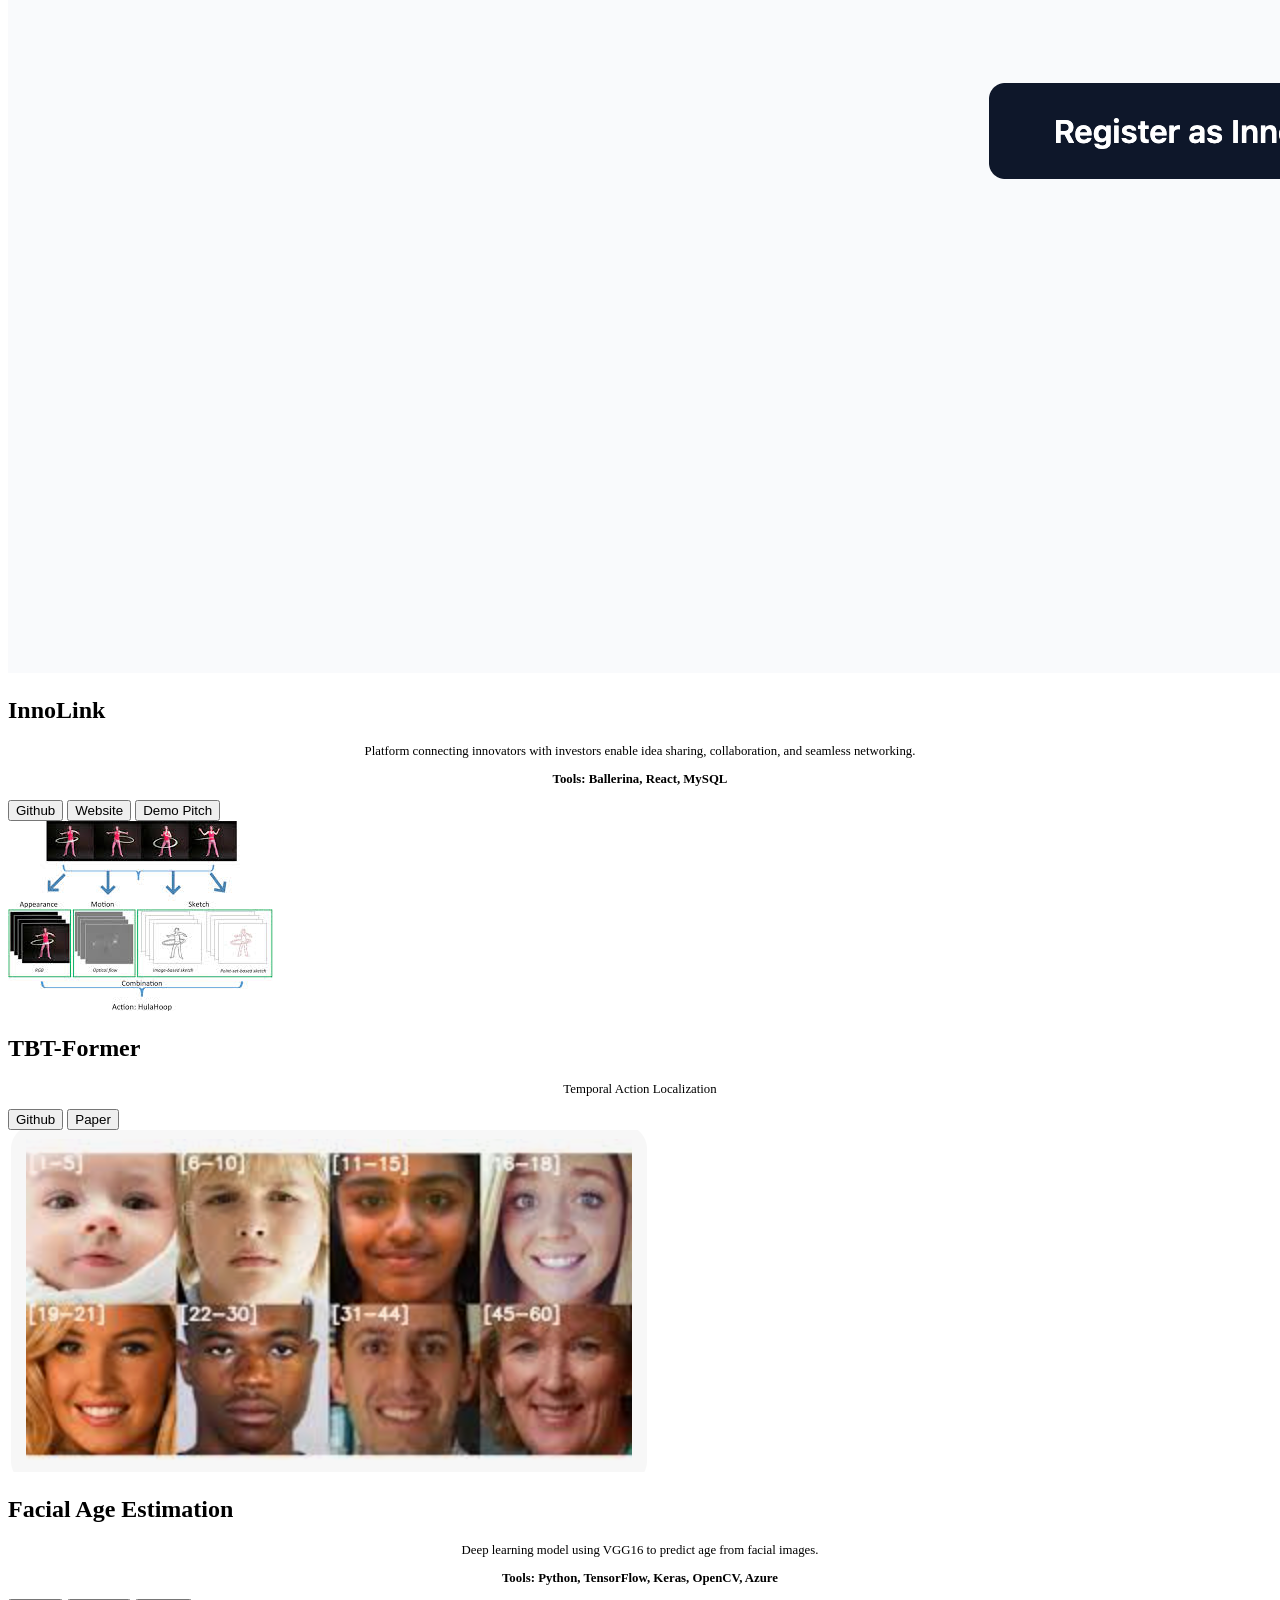
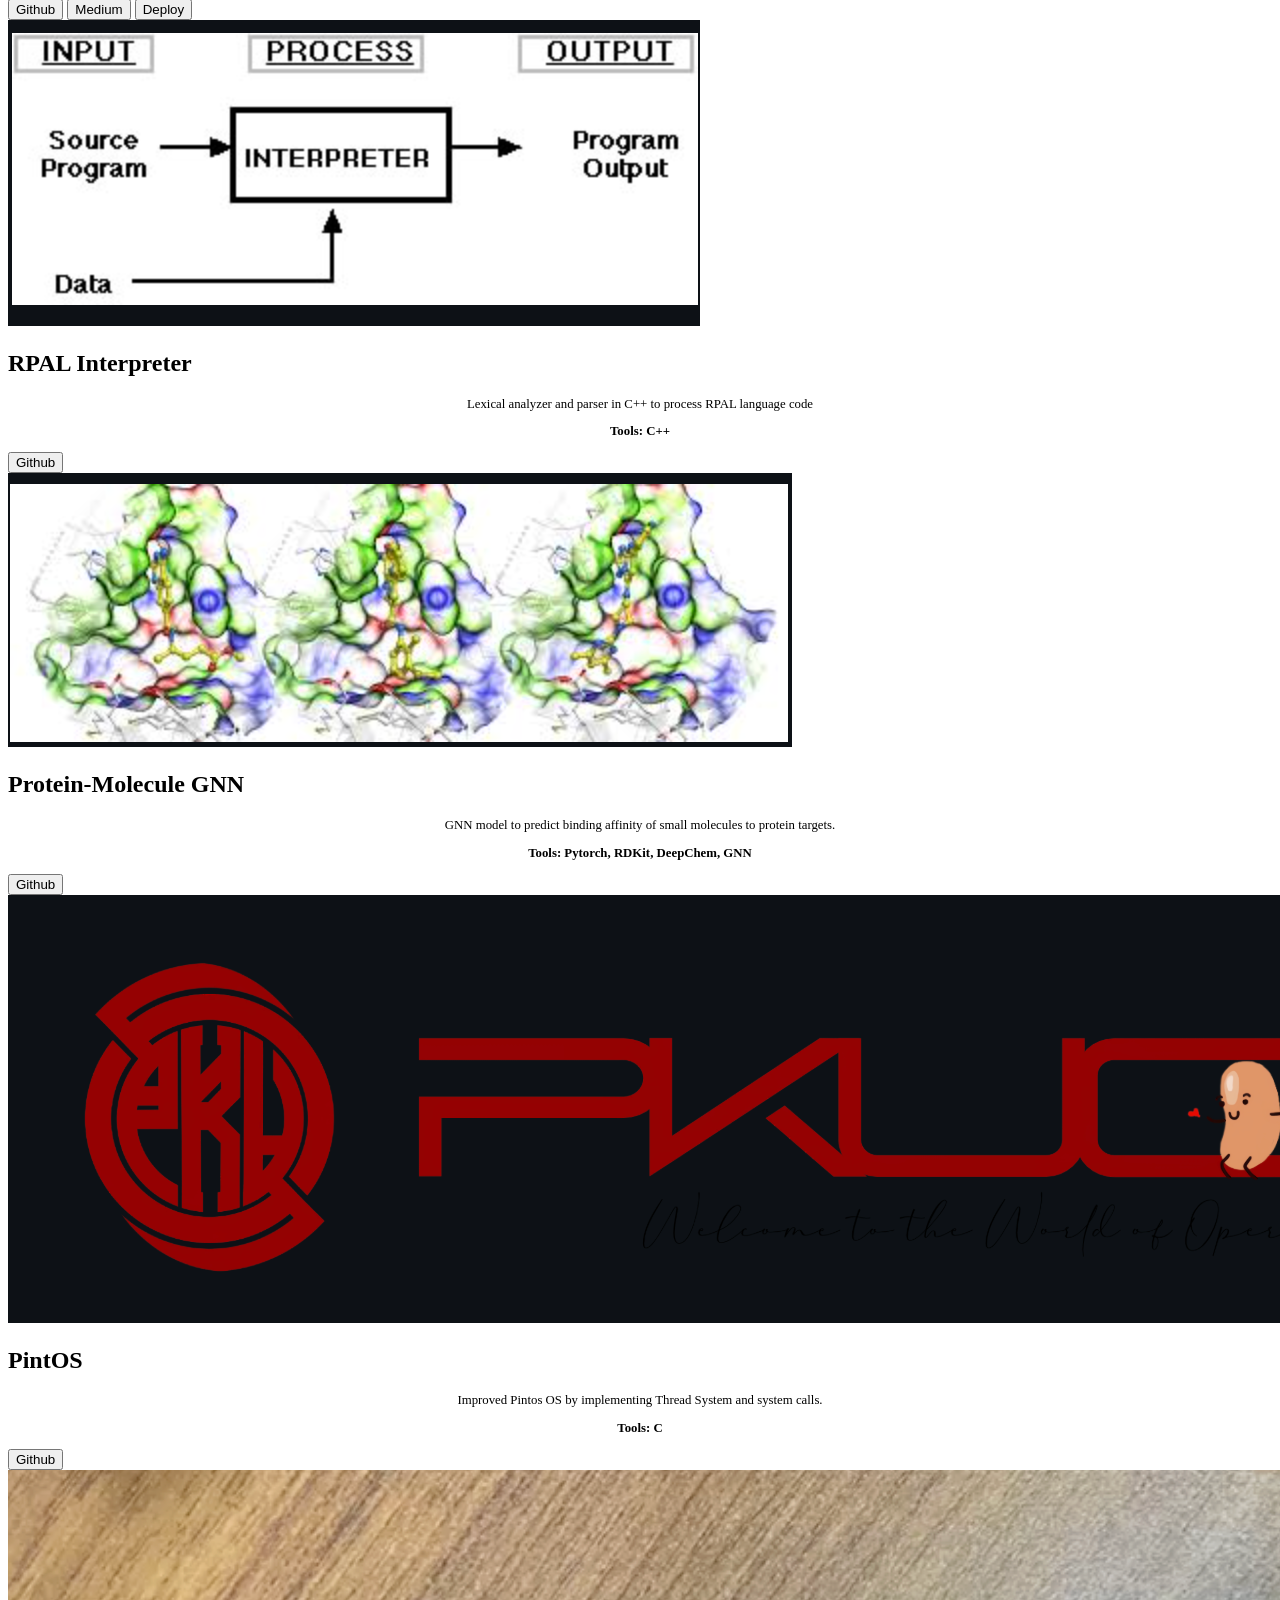
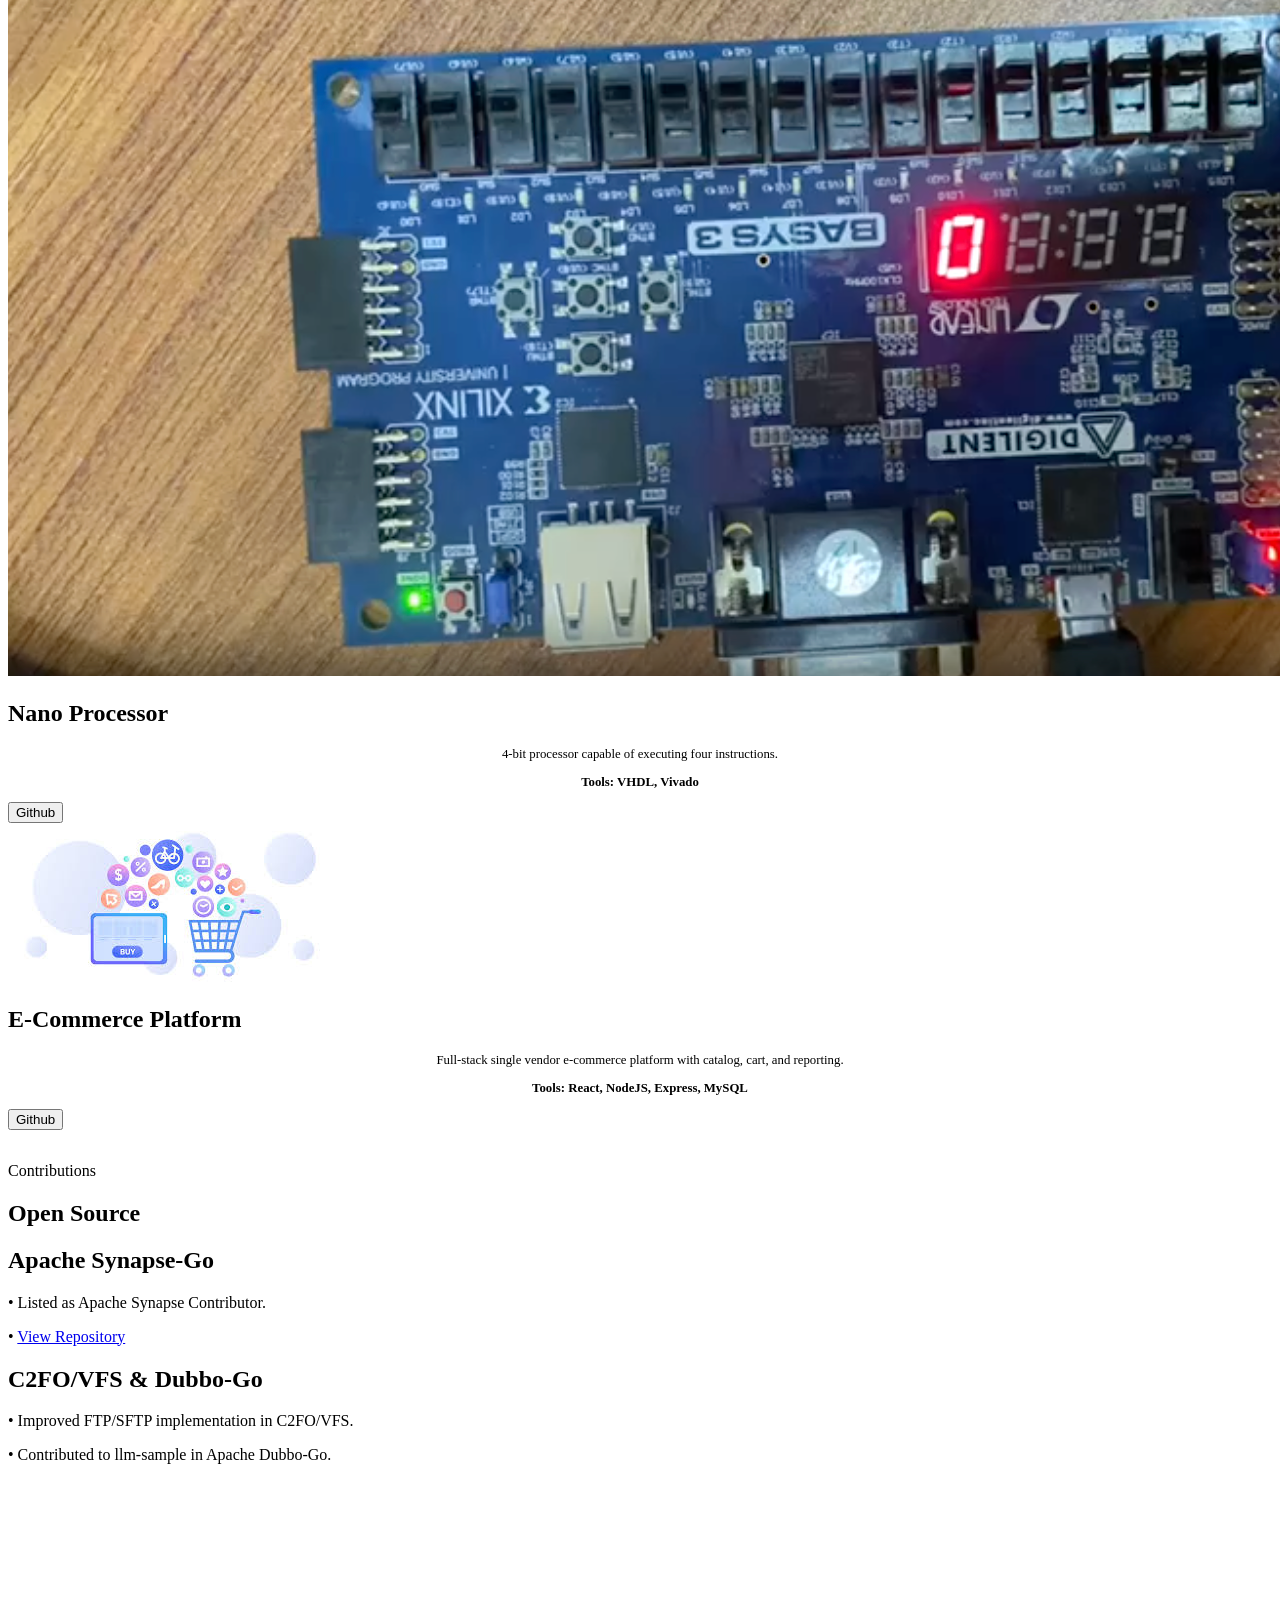
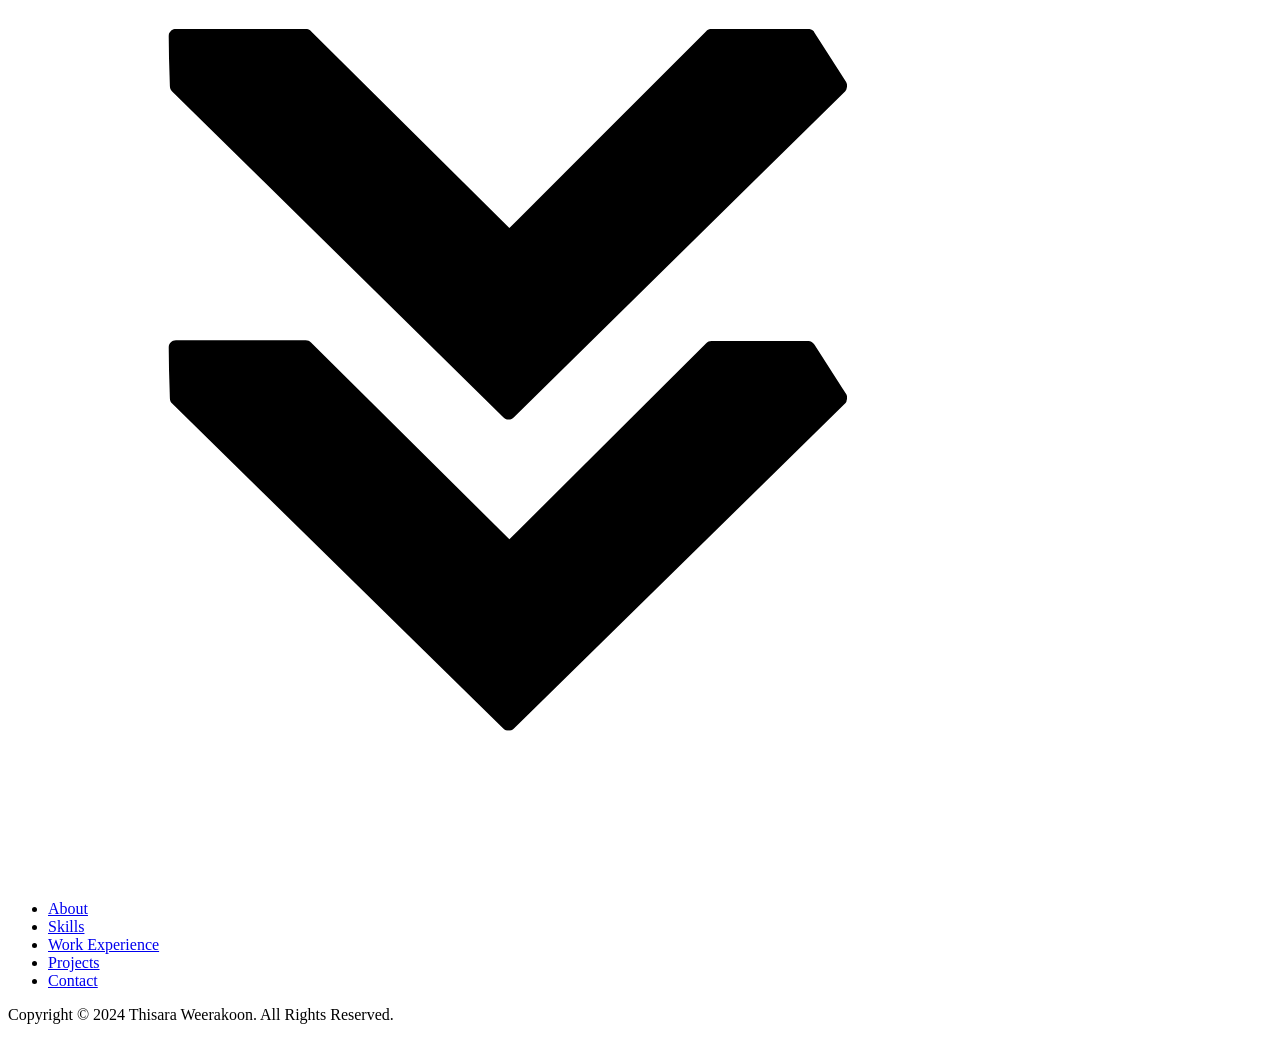
==== commit a4c5ae03: "edit" ====
--- a/projects.html
+++ b/projects.html
@@ -61,13 +61,17 @@
               <img src="./assets/innolink.png" alt="Project 2" class="project-img" />
             </div>
             <h2 class="experience-sub-title project-title">InnoLink</h2>
-            <p style="text-align:center; font-size:0.8rem;">Secure Investment Marketplace</p>
+            <p style="text-align:center; font-size:0.8rem;">Platform connecting innovators with investors enable idea sharing, collaboration, and seamless networking.</p>
+            <p style="text-align:center; font-size:0.8rem; font-weight:bold; margin-top:0.5rem;">Tools: Ballerina, React, MySQL</p>
             <div class="btn-container">
               <button class="btn btn-color-2 project-btn" onclick="location.href='https://github.com/ThisaraWeerakoon/Innolink'">
                 Github
               </button>
               <button class="btn btn-color-2 project-btn" onclick="location.href='https://lemon-pebble-04326950f.3.azurestaticapps.net/'">
                 Website
+              </button>
+              <button class="btn btn-color-2 project-btn" onclick="location.href='https://www.youtube.com/watch?v=Vu1mjClup_4'">
+                Demo Pitch
               </button>
             </div>
           </div>
@@ -158,6 +162,19 @@
           <p style="text-align:center; font-size:0.8rem; font-weight:bold; margin-top:0.5rem;">Tools: VHDL, Vivado</p>
           <div class="btn-container">
             <button class="btn btn-color-2 project-btn" onclick="location.href='https://github.com/ThisaraWeerakoon/Nano_Processor'">
+              Github
+            </button>
+          </div>
+        </div>
+        <div class="details-container color-container">
+          <div class="article-container">
+            <img src="./assets/ecommerce.jpeg" alt="E-Commerce Platform" class="project-img" />
+          </div>
+          <h2 class="experience-sub-title project-title">E-Commerce Platform</h2>
+          <p style="text-align:center; font-size:0.8rem;">Full-stack single vendor e-commerce platform with catalog, cart, and reporting.</p>
+          <p style="text-align:center; font-size:0.8rem; font-weight:bold; margin-top:0.5rem;">Tools: React, NodeJS, Express, MySQL</p>
+          <div class="btn-container">
+            <button class="btn btn-color-2 project-btn" onclick="location.href='https://github.com/ThisaraWeerakoon/ECommerce_Platform_DataBase_Project'">
               Github
             </button>
           </div>
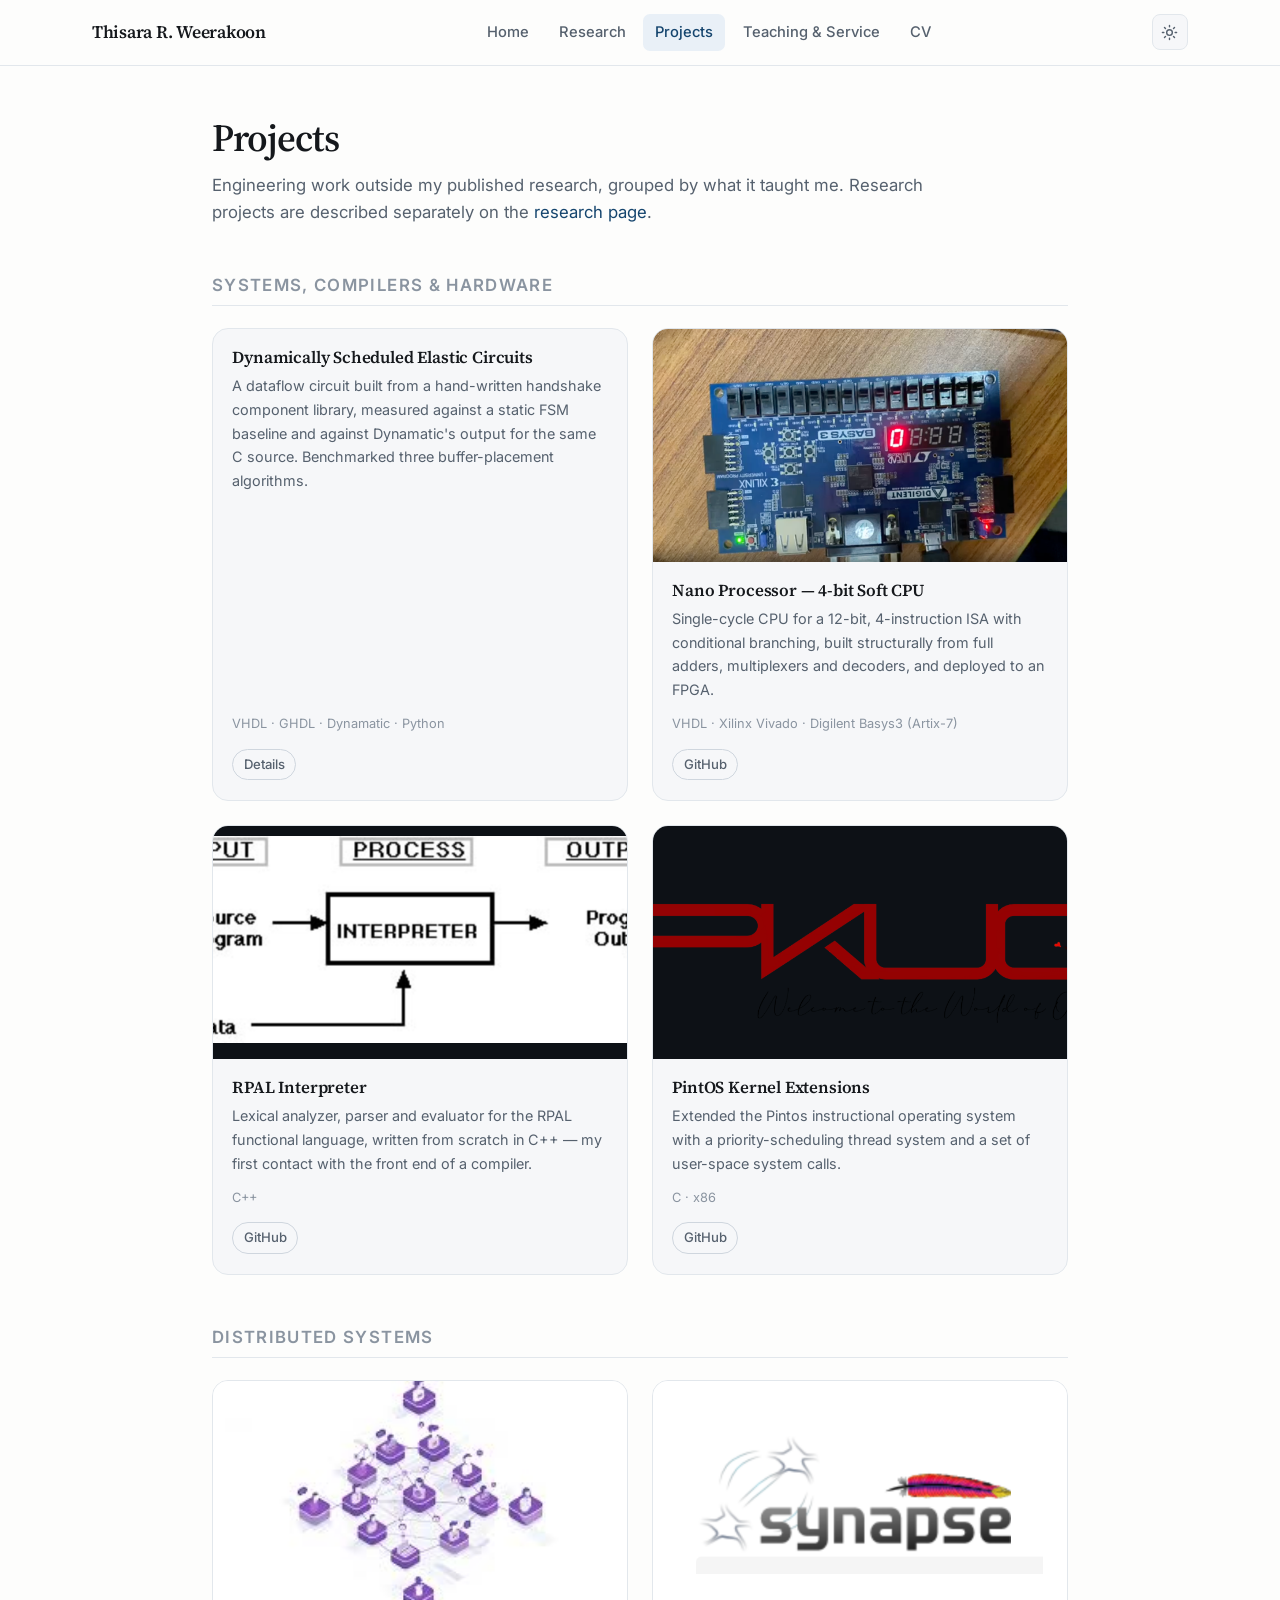
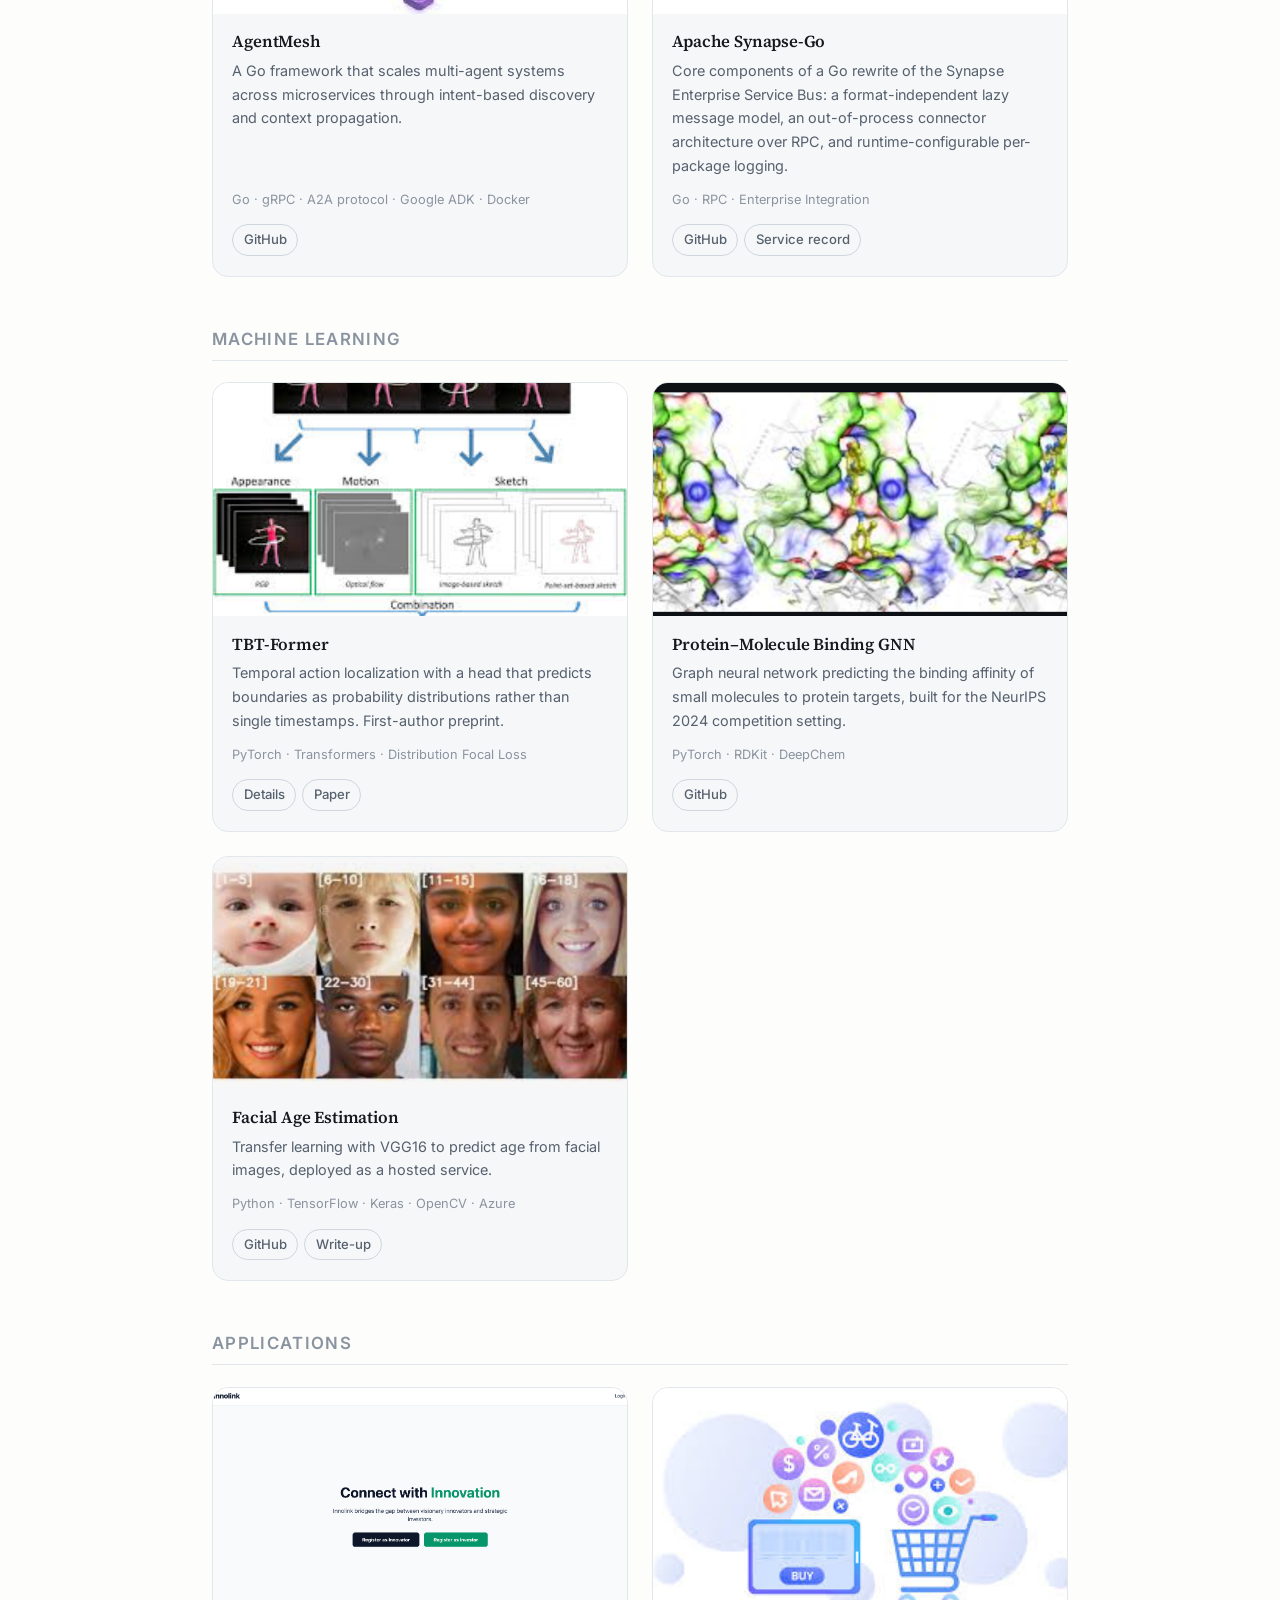
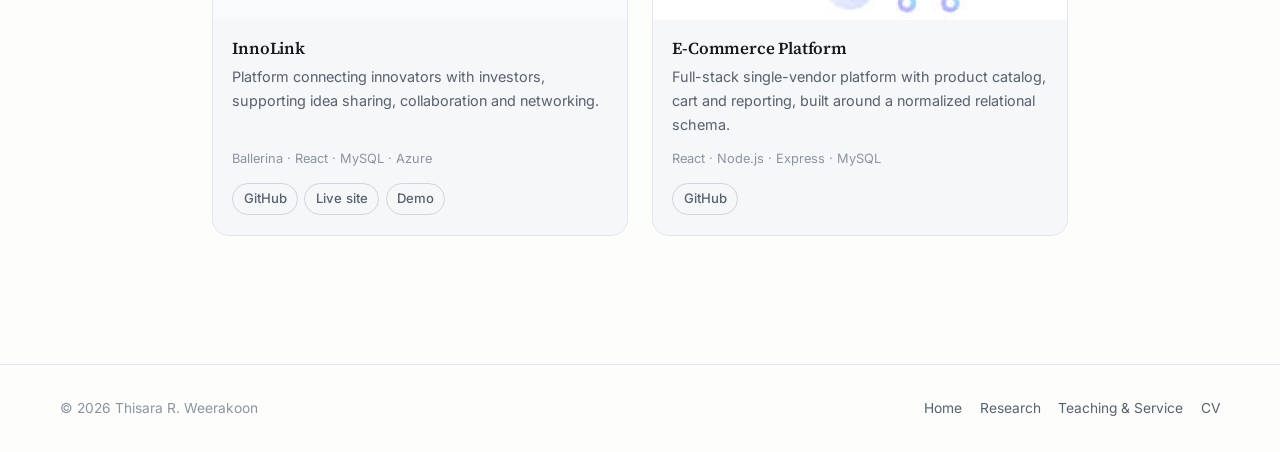
==== commit 9ab082a4: "Rebuild portfolio as an academic site Restructure the site around research output and bring every se" ====
--- a/projects.html
+++ b/projects.html
@@ -2,229 +2,282 @@
 <html lang="en">
   <head>
     <meta charset="UTF-8" />
-    <meta http-equiv="X-UA-Compatible" content="IE=edge" />
     <meta name="viewport" content="width=device-width, initial-scale=1.0" />
-    <title>Projects - My Portfolio</title>
+    <title>Projects — Thisara R. Weerakoon</title>
+    <meta
+      name="description"
+      content="Systems, hardware and software projects by Thisara R. Weerakoon — elastic circuits, a soft processor, an RPAL interpreter, and more."
+    />
+    <link rel="icon" href="./assets/profile-pic.jpg" />
     <link rel="stylesheet" href="style.css" />
-    <link rel="stylesheet" href="mediaqueries.css" />
+    <script>
+      try {
+        var t = localStorage.getItem("theme");
+        if (t) document.documentElement.setAttribute("data-theme", t);
+      } catch (e) {}
+    </script>
   </head>
   <body>
-    <nav id="desktop-nav">
-      <div class="logo">My Portfolio</div>
-      <div>
-        <ul class="nav-links">
-          <li><a href="index.html#about">About</a></li>
-          <li><a href="index.html#skills">Skills</a></li>
-          <li><a href="index.html#experience">Work Experience</a></li>
-          <li><a href="projects.html">Projects</a></li>
-          <li><a href="index.html#contact">Contact</a></li>
+    <a class="skip-link" href="#main">Skip to content</a>
+
+    <header class="site-header">
+      <div class="site-header__inner">
+        <a class="brand" href="index.html">Thisara R. Weerakoon</a>
+        <ul class="nav" id="nav">
+          <li><a href="index.html">Home</a></li>
+          <li><a href="research.html">Research</a></li>
+          <li><a href="projects.html" class="is-active">Projects</a></li>
+          <li><a href="teaching.html">Teaching &amp; Service</a></li>
+          <li><a href="./CV-Thisara_Weerakoon.pdf" target="_blank" rel="noopener">CV</a></li>
+        </ul>
+        <div class="header-tools">
+          <button class="icon-btn theme-toggle" id="themeToggle" aria-label="Toggle colour theme">
+            <svg class="sun" viewBox="0 0 24 24" fill="none" stroke="currentColor" stroke-width="2" stroke-linecap="round" aria-hidden="true"><circle cx="12" cy="12" r="4"/><path d="M12 2v2M12 20v2M4.93 4.93l1.41 1.41M17.66 17.66l1.41 1.41M2 12h2M20 12h2M6.34 17.66l-1.41 1.41M19.07 4.93l-1.41 1.41"/></svg>
+            <svg class="moon" viewBox="0 0 24 24" fill="none" stroke="currentColor" stroke-width="2" stroke-linecap="round" stroke-linejoin="round" aria-hidden="true"><path d="M21 12.79A9 9 0 1 1 11.21 3 7 7 0 0 0 21 12.79z"/></svg>
+          </button>
+          <button class="icon-btn nav-toggle" id="navToggle" aria-label="Toggle navigation" aria-expanded="false">
+            <svg viewBox="0 0 24 24" fill="none" stroke="currentColor" stroke-width="2" stroke-linecap="round" aria-hidden="true"><path d="M3 6h18M3 12h18M3 18h18"/></svg>
+          </button>
+        </div>
+      </div>
+    </header>
+
+    <main class="page" id="main">
+      <h1 class="page-title">Projects</h1>
+      <p class="page-lede">
+        Engineering work outside my published research, grouped by what it taught me. Research
+        projects are described separately on the
+        <a href="research.html">research page</a>.
+      </p>
+
+      <!-- Systems & hardware -->
+      <section class="section" id="systems">
+        <h2 class="section__title">Systems, Compilers &amp; Hardware</h2>
+        <div class="card-grid">
+          <article class="card">
+            <div class="card__body">
+              <h3 class="card__title">Dynamically Scheduled Elastic Circuits</h3>
+              <p class="card__text">
+                A dataflow circuit built from a hand-written handshake component library, measured
+                against a static FSM baseline and against Dynamatic's output for the same C source.
+                Benchmarked three buffer-placement algorithms.
+              </p>
+              <p class="card__stack">VHDL &middot; GHDL &middot; Dynamatic &middot; Python</p>
+              <div class="card__links">
+                <a class="chip" href="research.html#hardware">Details</a>
+              </div>
+            </div>
+          </article>
+
+          <article class="card">
+            <div class="card__media">
+              <img src="./assets/NanoProcessor.png" alt="Nano Processor on FPGA" />
+            </div>
+            <div class="card__body">
+              <h3 class="card__title">Nano Processor &mdash; 4-bit Soft CPU</h3>
+              <p class="card__text">
+                Single-cycle CPU for a 12-bit, 4-instruction ISA with conditional branching, built
+                structurally from full adders, multiplexers and decoders, and deployed to an FPGA.
+              </p>
+              <p class="card__stack">VHDL &middot; Xilinx Vivado &middot; Digilent Basys3 (Artix-7)</p>
+              <div class="card__links">
+                <a class="chip" href="https://github.com/ThisaraWeerakoon/Nano_Processor" target="_blank" rel="noopener">GitHub</a>
+              </div>
+            </div>
+          </article>
+
+          <article class="card">
+            <div class="card__media">
+              <img src="./assets/RPAL.png" alt="RPAL Interpreter" />
+            </div>
+            <div class="card__body">
+              <h3 class="card__title">RPAL Interpreter</h3>
+              <p class="card__text">
+                Lexical analyzer, parser and evaluator for the RPAL functional language, written from
+                scratch in C++ &mdash; my first contact with the front end of a compiler.
+              </p>
+              <p class="card__stack">C++</p>
+              <div class="card__links">
+                <a class="chip" href="https://github.com/ThisaraWeerakoon/RPAL-Interpreter" target="_blank" rel="noopener">GitHub</a>
+              </div>
+            </div>
+          </article>
+
+          <article class="card">
+            <div class="card__media">
+              <img src="./assets/PintOS.png" alt="PintOS" />
+            </div>
+            <div class="card__body">
+              <h3 class="card__title">PintOS Kernel Extensions</h3>
+              <p class="card__text">
+                Extended the Pintos instructional operating system with a priority-scheduling thread
+                system and a set of user-space system calls.
+              </p>
+              <p class="card__stack">C &middot; x86</p>
+              <div class="card__links">
+                <a class="chip" href="https://github.com/ThisaraWeerakoon/PintOS-Operating-System" target="_blank" rel="noopener">GitHub</a>
+              </div>
+            </div>
+          </article>
+        </div>
+      </section>
+
+      <!-- Distributed & open source -->
+      <section class="section" id="distributed">
+        <h2 class="section__title">Distributed Systems</h2>
+        <div class="card-grid">
+          <article class="card">
+            <div class="card__media">
+              <img src="./assets/agent_mesh.jpeg" alt="AgentMesh" />
+            </div>
+            <div class="card__body">
+              <h3 class="card__title">AgentMesh</h3>
+              <p class="card__text">
+                A Go framework that scales multi-agent systems across microservices through
+                intent-based discovery and context propagation.
+              </p>
+              <p class="card__stack">Go &middot; gRPC &middot; A2A protocol &middot; Google ADK &middot; Docker</p>
+              <div class="card__links">
+                <a class="chip" href="https://github.com/ThisaraWeerakoon/Agent-Mesh" target="_blank" rel="noopener">GitHub</a>
+              </div>
+            </div>
+          </article>
+
+          <article class="card">
+            <div class="card__media">
+              <img src="./assets/synapse.png" alt="Apache Synapse-Go" style="object-fit: contain; padding: 1.5rem; background: #fff" />
+            </div>
+            <div class="card__body">
+              <h3 class="card__title">Apache Synapse-Go</h3>
+              <p class="card__text">
+                Core components of a Go rewrite of the Synapse Enterprise Service Bus: a
+                format-independent lazy message model, an out-of-process connector architecture over
+                RPC, and runtime-configurable per-package logging.
+              </p>
+              <p class="card__stack">Go &middot; RPC &middot; Enterprise Integration</p>
+              <div class="card__links">
+                <a class="chip" href="https://github.com/apache/synapse-go" target="_blank" rel="noopener">GitHub</a>
+                <a class="chip" href="teaching.html#service">Service record</a>
+              </div>
+            </div>
+          </article>
+        </div>
+      </section>
+
+      <!-- Machine learning -->
+      <section class="section" id="ml">
+        <h2 class="section__title">Machine Learning</h2>
+        <div class="card-grid">
+          <article class="card">
+            <div class="card__media">
+              <img src="./assets/TBTFormer.jpeg" alt="TBT-Former" />
+            </div>
+            <div class="card__body">
+              <h3 class="card__title">TBT-Former</h3>
+              <p class="card__text">
+                Temporal action localization with a head that predicts boundaries as probability
+                distributions rather than single timestamps. First-author preprint.
+              </p>
+              <p class="card__stack">PyTorch &middot; Transformers &middot; Distribution Focal Loss</p>
+              <div class="card__links">
+                <a class="chip" href="research.html#tbt-former">Details</a>
+                <a class="chip" href="https://www.arxiv.org/pdf/2512.01298" target="_blank" rel="noopener">Paper</a>
+              </div>
+            </div>
+          </article>
+
+          <article class="card">
+            <div class="card__media">
+              <img src="./assets/GNN.png" alt="Protein-Molecule GNN" />
+            </div>
+            <div class="card__body">
+              <h3 class="card__title">Protein&ndash;Molecule Binding GNN</h3>
+              <p class="card__text">
+                Graph neural network predicting the binding affinity of small molecules to protein
+                targets, built for the NeurIPS 2024 competition setting.
+              </p>
+              <p class="card__stack">PyTorch &middot; RDKit &middot; DeepChem</p>
+              <div class="card__links">
+                <a class="chip" href="https://github.com/ThisaraWeerakoon/GNN-for-NeurIPS-2024" target="_blank" rel="noopener">GitHub</a>
+              </div>
+            </div>
+          </article>
+
+          <article class="card">
+            <div class="card__media">
+              <img src="./assets/Age_estimation.png" alt="Facial Age Estimation" />
+            </div>
+            <div class="card__body">
+              <h3 class="card__title">Facial Age Estimation</h3>
+              <p class="card__text">
+                Transfer learning with VGG16 to predict age from facial images, deployed as a hosted
+                service.
+              </p>
+              <p class="card__stack">Python &middot; TensorFlow &middot; Keras &middot; OpenCV &middot; Azure</p>
+              <div class="card__links">
+                <a class="chip" href="https://github.com/ThisaraWeerakoon/Age-Classification" target="_blank" rel="noopener">GitHub</a>
+                <a class="chip" href="https://medium.com/@thisara.weerakoon2001/age-classification-using-transfer-learning-vgg16-d2f240f67d26" target="_blank" rel="noopener">Write-up</a>
+              </div>
+            </div>
+          </article>
+        </div>
+      </section>
+
+      <!-- Applications -->
+      <section class="section" id="applications">
+        <h2 class="section__title">Applications</h2>
+        <div class="card-grid">
+          <article class="card">
+            <div class="card__media">
+              <img src="./assets/innolink.png" alt="InnoLink" />
+            </div>
+            <div class="card__body">
+              <h3 class="card__title">InnoLink</h3>
+              <p class="card__text">
+                Platform connecting innovators with investors, supporting idea sharing, collaboration
+                and networking.
+              </p>
+              <p class="card__stack">Ballerina &middot; React &middot; MySQL &middot; Azure</p>
+              <div class="card__links">
+                <a class="chip" href="https://github.com/ThisaraWeerakoon/Innolink" target="_blank" rel="noopener">GitHub</a>
+                <a class="chip" href="https://lemon-pebble-04326950f.3.azurestaticapps.net/" target="_blank" rel="noopener">Live site</a>
+                <a class="chip" href="https://www.youtube.com/watch?v=Vu1mjClup_4" target="_blank" rel="noopener">Demo</a>
+              </div>
+            </div>
+          </article>
+
+          <article class="card">
+            <div class="card__media">
+              <img src="./assets/ecommerce.jpeg" alt="E-Commerce Platform" />
+            </div>
+            <div class="card__body">
+              <h3 class="card__title">E-Commerce Platform</h3>
+              <p class="card__text">
+                Full-stack single-vendor platform with product catalog, cart and reporting, built
+                around a normalized relational schema.
+              </p>
+              <p class="card__stack">React &middot; Node.js &middot; Express &middot; MySQL</p>
+              <div class="card__links">
+                <a class="chip" href="https://github.com/ThisaraWeerakoon/ECommerce_Platform_DataBase_Project" target="_blank" rel="noopener">GitHub</a>
+              </div>
+            </div>
+          </article>
+        </div>
+      </section>
+    </main>
+
+    <footer class="site-footer">
+      <div class="site-footer__inner">
+        <span>&copy; 2026 Thisara R. Weerakoon</span>
+        <ul class="footer-links">
+          <li><a href="index.html">Home</a></li>
+          <li><a href="research.html">Research</a></li>
+          <li><a href="teaching.html">Teaching &amp; Service</a></li>
+          <li><a href="./CV-Thisara_Weerakoon.pdf" target="_blank" rel="noopener">CV</a></li>
         </ul>
       </div>
-    </nav>
-    <nav id="hamburger-nav">
-      <div class="logo">My Portfolio</div>
-      <div class="hamburger-menu">
-        <div class="hamburger-icon" onclick="toggleMenu()">
-          <span></span>
-          <span></span>
-          <span></span>
-        </div>
-        <div class="menu-links">
-          <li><a href="index.html#about" onclick="toggleMenu()">About</a></li>
-          <li><a href="index.html#skills" onclick="toggleMenu()">Skills</a></li>
-          <li><a href="index.html#experience" onclick="toggleMenu()">Work Experience</a></li>
-          <li><a href="projects.html" onclick="toggleMenu()">Projects</a></li>
-          <li><a href="index.html#contact" onclick="toggleMenu()">Contact</a></li>
-        </div>
-      </div>
-    </nav>
-
-    <section id="projects" style="padding-top: 4vh; height: fit-content; min-height: 80vh;">
-      <p class="section__text__p1">Browse My Recent</p>
-      <h1 class="title">Projects</h1>
-      <div class="experience-details-container">
-        <div class="about-containers">
-          <div class="details-container color-container">
-            <div class="article-container">
-              <img src="./assets/agent_mesh.jpeg" alt="Project 1" class="project-img" />
-            </div>
-            <h2 class="experience-sub-title project-title">Agent Mesh</h2>
-            <p style="text-align:center; font-size:0.8rem;">Orchestrating enterprise AI agents</p>
-            <div class="btn-container">
-              <button class="btn btn-color-2 project-btn" onclick="location.href='https://github.com/ThisaraWeerakoon/Agent-Mesh'">
-                Github
-              </button>
-            </div>
-          </div>
-          <div class="details-container color-container">
-            <div class="article-container">
-              <img src="./assets/innolink.png" alt="Project 2" class="project-img" />
-            </div>
-            <h2 class="experience-sub-title project-title">InnoLink</h2>
-            <p style="text-align:center; font-size:0.8rem;">Platform connecting innovators with investors enable idea sharing, collaboration, and seamless networking.</p>
-            <p style="text-align:center; font-size:0.8rem; font-weight:bold; margin-top:0.5rem;">Tools: Ballerina, React, MySQL</p>
-            <div class="btn-container">
-              <button class="btn btn-color-2 project-btn" onclick="location.href='https://github.com/ThisaraWeerakoon/Innolink'">
-                Github
-              </button>
-              <button class="btn btn-color-2 project-btn" onclick="location.href='https://lemon-pebble-04326950f.3.azurestaticapps.net/'">
-                Website
-              </button>
-              <button class="btn btn-color-2 project-btn" onclick="location.href='https://www.youtube.com/watch?v=Vu1mjClup_4'">
-                Demo Pitch
-              </button>
-            </div>
-          </div>
-          <div class="details-container color-container">
-            <div class="article-container">
-              <img src="./assets/TBTFormer.jpeg" alt="Project 3" class="project-img" />
-            </div>
-            <h2 class="experience-sub-title project-title">TBT-Former</h2>
-            <p style="text-align:center; font-size:0.8rem;">Temporal Action Localization</p>
-            <div class="btn-container">
-              <button class="btn btn-color-2 project-btn" onclick="location.href='https://github.com/aaivu/In21-S7-CS4681-AML-Research-Projects/tree/main/projects/210536K-Multi-Modal-Learning_Video-Understanding/src'">
-                Github
-              </button>
-              <button class="btn btn-color-2 project-btn" onclick="location.href='https://www.arxiv.org/pdf/2512.01298'">
-                Paper
-              </button>
-            </div>
-          </div>
-        </div>
-
-      <div class="about-containers">
-        <div class="details-container color-container">
-          <div class="article-container">
-            <img src="./assets/Age_estimation.png" alt="Facial Age Estimation" class="project-img" />
-          </div>
-          <h2 class="experience-sub-title project-title">Facial Age Estimation</h2>
-          <p style="text-align:center; font-size:0.8rem;">Deep learning model using VGG16 to predict age from facial images.</p>
-          <p style="text-align:center; font-size:0.8rem; font-weight:bold; margin-top:0.5rem;">Tools: Python, TensorFlow, Keras, OpenCV, Azure</p>
-          <div class="btn-container">
-            <button class="btn btn-color-2 project-btn" onclick="location.href='https://github.com/ThisaraWeerakoon/Age-Classification'">
-              Github
-            </button>
-            <button class="btn btn-color-2 project-btn" onclick="location.href='https://medium.com/@thisara.weerakoon2001/age-classification-using-transfer-learning-vgg16-d2f240f67d26'">
-              Medium
-            </button>
-            <button class="btn btn-color-2 project-btn" onclick="location.href='https://github.com/ThisaraWeerakoon/Age-Classification-Project'">
-              Deploy
-            </button>
-          </div>
-        </div>
-        <div class="details-container color-container">
-          <div class="article-container">
-            <img src="./assets/RPAL.png" alt="RPAL Interpreter" class="project-img" />
-          </div>
-          <h2 class="experience-sub-title project-title">RPAL Interpreter</h2>
-          <p style="text-align:center; font-size:0.8rem;">Lexical analyzer and parser in C++ to process RPAL language code</p>
-          <p style="text-align:center; font-size:0.8rem; font-weight:bold; margin-top:0.5rem;">Tools: C++</p>
-          <div class="btn-container">
-            <button class="btn btn-color-2 project-btn" onclick="location.href='https://github.com/ThisaraWeerakoon/RPAL-Interpreter'">
-              Github
-            </button>
-          </div>
-        </div>
-        <div class="details-container color-container">
-          <div class="article-container">
-            <img src="./assets/GNN.png" alt="GNN Project" class="project-img" />
-          </div>
-          <h2 class="experience-sub-title project-title">Protein-Molecule GNN</h2>
-          <p style="text-align:center; font-size:0.8rem;">GNN model to predict binding affinity of small molecules to protein targets.</p>
-          <p style="text-align:center; font-size:0.8rem; font-weight:bold; margin-top:0.5rem;">Tools: Pytorch, RDKit, DeepChem, GNN</p>
-          <div class="btn-container">
-            <button class="btn btn-color-2 project-btn" onclick="location.href='https://github.com/ThisaraWeerakoon/GNN-for-NeurIPS-2024'">
-              Github
-            </button>
-          </div>
-        </div>
-      </div>
-      <div class="about-containers">
-        <div class="details-container color-container">
-          <div class="article-container">
-            <img src="./assets/PintOS.png" alt="PintOS" class="project-img" />
-          </div>
-          <h2 class="experience-sub-title project-title">PintOS</h2>
-          <p style="text-align:center; font-size:0.8rem;">Improved Pintos OS by implementing Thread System and system calls.</p>
-          <p style="text-align:center; font-size:0.8rem; font-weight:bold; margin-top:0.5rem;">Tools: C</p>
-          <div class="btn-container">
-            <button class="btn btn-color-2 project-btn" onclick="location.href='https://github.com/ThisaraWeerakoon/PintOS-Operating-System'">
-              Github
-            </button>
-          </div>
-        </div>
-        <div class="details-container color-container">
-          <div class="article-container">
-            <img src="./assets/NanoProcessor.png" alt="Nano Processor" class="project-img" />
-          </div>
-          <h2 class="experience-sub-title project-title">Nano Processor</h2>
-          <p style="text-align:center; font-size:0.8rem;">4-bit processor capable of executing four instructions.</p>
-          <p style="text-align:center; font-size:0.8rem; font-weight:bold; margin-top:0.5rem;">Tools: VHDL, Vivado</p>
-          <div class="btn-container">
-            <button class="btn btn-color-2 project-btn" onclick="location.href='https://github.com/ThisaraWeerakoon/Nano_Processor'">
-              Github
-            </button>
-          </div>
-        </div>
-        <div class="details-container color-container">
-          <div class="article-container">
-            <img src="./assets/ecommerce.jpeg" alt="E-Commerce Platform" class="project-img" />
-          </div>
-          <h2 class="experience-sub-title project-title">E-Commerce Platform</h2>
-          <p style="text-align:center; font-size:0.8rem;">Full-stack single vendor e-commerce platform with catalog, cart, and reporting.</p>
-          <p style="text-align:center; font-size:0.8rem; font-weight:bold; margin-top:0.5rem;">Tools: React, NodeJS, Express, MySQL</p>
-          <div class="btn-container">
-            <button class="btn btn-color-2 project-btn" onclick="location.href='https://github.com/ThisaraWeerakoon/ECommerce_Platform_DataBase_Project'">
-              Github
-            </button>
-          </div>
-        </div>
-      </div>
-      </div>
-      
-      <p class="section__text__p1" style="margin-top:2rem;">Contributions</p>
-      <h1 class="title">Open Source</h1>
-      <div class="experience-details-container">
-        <div class="about-containers">
-            <div class="details-container">
-                <h2 class="experience-sub-title">Apache Synapse-Go</h2>
-                <div class="article-container" style="display:block; text-align:left;">
-                   <p>• Listed as Apache Synapse Contributor.</p>
-                   <p>• <a href="https://github.com/apache/synapse-go">View Repository</a></p>
-                </div>
-            </div>
-            <div class="details-container">
-                <h2 class="experience-sub-title">C2FO/VFS & Dubbo-Go</h2>
-                <div class="article-container" style="display:block; text-align:left;">
-                   <p>• Improved FTP/SFTP implementation in C2FO/VFS.</p>
-                   <p>• Contributed to llm-sample in Apache Dubbo-Go.</p>
-                </div>
-            </div>
-        </div>
-      </div>
-
-       <img
-        src="./assets/arrow.png"
-        alt="Arrow icon"
-        class="icon arrow"
-        onclick="location.href='index.html#contact'"
-      />
-    </section>
-
-    <footer>
-      <nav>
-        <div class="nav-links-container">
-          <ul class="nav-links">
-            <li><a href="index.html#about">About</a></li>
-            <li><a href="index.html#skills">Skills</a></li>
-            <li><a href="index.html#experience">Work Experience</a></li>
-            <li><a href="projects.html">Projects</a></li>
-            <li><a href="index.html#contact">Contact</a></li>
-          </ul>
-        </div>
-      </nav>
-      <p>Copyright &#169; 2024 Thisara Weerakoon. All Rights Reserved.</p>
     </footer>
+
     <script src="script.js"></script>
   </body>
 </html>
--- a/style.css
+++ b/style.css
@@ -0,0 +1,1073 @@
+/* ==========================================================================
+   Thisara R. Weerakoon — academic portfolio
+   Design system: serif display + sans body, sidebar layout, light/dark.
+   ========================================================================== */
+
+@import url("https://fonts.googleapis.com/css2?family=Inter:wght@400;500;600;700&family=Source+Serif+4:opsz,wght@8..60,400;8..60,600;8..60,700&display=swap");
+
+/* --------------------------------------------------------------- tokens */
+
+:root {
+  --bg: #fdfdfc;
+  --surface: #f6f7f9;
+  --surface-2: #eef1f5;
+  --text: #15181c;
+  --muted: #56616e;
+  --faint: #8a94a0;
+  --border: #e2e7ec;
+  --border-strong: #cfd6de;
+  --accent: #15456e;
+  --accent-hover: #0d2f4e;
+  --accent-soft: #e9f0f7;
+  --mark: #fff3c4;
+
+  --font-display: "Source Serif 4", Georgia, "Times New Roman", serif;
+  --font-body: "Inter", -apple-system, BlinkMacSystemFont, "Segoe UI", sans-serif;
+
+  --radius: 10px;
+  --radius-lg: 16px;
+  --maxw: 1160px;
+  --shadow: 0 1px 2px rgba(16, 24, 40, 0.04), 0 8px 24px -12px rgba(16, 24, 40, 0.12);
+}
+
+@media (prefers-color-scheme: dark) {
+  :root:not([data-theme="light"]) {
+    --bg: #0f1216;
+    --surface: #161a20;
+    --surface-2: #1d222a;
+    --text: #e7ebf0;
+    --muted: #a3afbd;
+    --faint: #76828f;
+    --border: #262c35;
+    --border-strong: #343c47;
+    --accent: #8ab8e3;
+    --accent-hover: #afd0ef;
+    --accent-soft: #16293c;
+    --mark: #3d3516;
+    --shadow: 0 1px 2px rgba(0, 0, 0, 0.3), 0 8px 24px -12px rgba(0, 0, 0, 0.6);
+  }
+}
+
+:root[data-theme="dark"] {
+  --bg: #0f1216;
+  --surface: #161a20;
+  --surface-2: #1d222a;
+  --text: #e7ebf0;
+  --muted: #a3afbd;
+  --faint: #76828f;
+  --border: #262c35;
+  --border-strong: #343c47;
+  --accent: #8ab8e3;
+  --accent-hover: #afd0ef;
+  --accent-soft: #16293c;
+  --mark: #3d3516;
+  --shadow: 0 1px 2px rgba(0, 0, 0, 0.3), 0 8px 24px -12px rgba(0, 0, 0, 0.6);
+}
+
+/* --------------------------------------------------------------- base */
+
+*,
+*::before,
+*::after {
+  box-sizing: border-box;
+}
+
+* {
+  margin: 0;
+  padding: 0;
+}
+
+html {
+  scroll-behavior: smooth;
+  scroll-padding-top: 5.5rem;
+  -webkit-text-size-adjust: 100%;
+}
+
+body {
+  background: var(--bg);
+  color: var(--text);
+  font-family: var(--font-body);
+  font-size: 16px;
+  line-height: 1.65;
+  -webkit-font-smoothing: antialiased;
+}
+
+h1,
+h2,
+h3,
+h4 {
+  font-family: var(--font-display);
+  font-weight: 600;
+  line-height: 1.25;
+  letter-spacing: -0.01em;
+  color: var(--text);
+}
+
+a {
+  color: var(--accent);
+  text-decoration: none;
+  text-underline-offset: 3px;
+  transition: color 160ms ease, border-color 160ms ease, background 160ms ease;
+}
+
+a:hover {
+  color: var(--accent-hover);
+  text-decoration: underline;
+}
+
+p {
+  color: var(--muted);
+}
+
+ul,
+ol {
+  list-style-position: outside;
+  padding-left: 1.15rem;
+}
+
+li {
+  color: var(--muted);
+  margin-bottom: 0.4rem;
+}
+
+img {
+  max-width: 100%;
+  display: block;
+}
+
+strong {
+  color: var(--text);
+  font-weight: 600;
+}
+
+mark {
+  background: var(--mark);
+  color: var(--text);
+  padding: 0 0.15em;
+  border-radius: 3px;
+}
+
+::selection {
+  background: var(--accent-soft);
+  color: var(--text);
+}
+
+.skip-link {
+  position: absolute;
+  left: -9999px;
+  top: 0;
+  background: var(--accent);
+  color: #fff;
+  padding: 0.6rem 1rem;
+  z-index: 200;
+  border-radius: 0 0 var(--radius) 0;
+}
+
+.skip-link:focus {
+  left: 0;
+}
+
+:focus-visible {
+  outline: 2px solid var(--accent);
+  outline-offset: 3px;
+  border-radius: 4px;
+}
+
+/* --------------------------------------------------------------- header */
+
+.site-header {
+  position: sticky;
+  top: 0;
+  z-index: 100;
+  background: color-mix(in srgb, var(--bg) 88%, transparent);
+  backdrop-filter: saturate(180%) blur(12px);
+  -webkit-backdrop-filter: saturate(180%) blur(12px);
+  border-bottom: 1px solid var(--border);
+}
+
+.site-header__inner {
+  max-width: var(--maxw);
+  margin: 0 auto;
+  padding: 0.85rem 2rem;
+  display: flex;
+  align-items: center;
+  justify-content: space-between;
+  gap: 1.5rem;
+}
+
+.brand {
+  font-family: var(--font-display);
+  font-size: 1.1rem;
+  font-weight: 600;
+  color: var(--text);
+  letter-spacing: -0.015em;
+  white-space: nowrap;
+}
+
+.brand:hover {
+  color: var(--accent);
+  text-decoration: none;
+}
+
+.nav {
+  display: flex;
+  align-items: center;
+  gap: 0.35rem;
+  list-style: none;
+  padding: 0;
+}
+
+.nav li {
+  margin: 0;
+}
+
+.nav a {
+  display: block;
+  padding: 0.42rem 0.75rem;
+  font-size: 0.92rem;
+  font-weight: 500;
+  color: var(--muted);
+  border-radius: 7px;
+}
+
+.nav a:hover {
+  color: var(--text);
+  background: var(--surface-2);
+  text-decoration: none;
+}
+
+.nav a.is-active {
+  color: var(--accent);
+  background: var(--accent-soft);
+}
+
+.header-tools {
+  display: flex;
+  align-items: center;
+  gap: 0.5rem;
+}
+
+.icon-btn {
+  display: inline-flex;
+  align-items: center;
+  justify-content: center;
+  width: 36px;
+  height: 36px;
+  border: 1px solid var(--border);
+  background: var(--surface);
+  color: var(--muted);
+  border-radius: 8px;
+  cursor: pointer;
+  transition: all 160ms ease;
+}
+
+.icon-btn:hover {
+  color: var(--text);
+  border-color: var(--border-strong);
+}
+
+.icon-btn svg {
+  width: 17px;
+  height: 17px;
+}
+
+.theme-toggle .moon {
+  display: none;
+}
+
+:root[data-theme="dark"] .theme-toggle .moon {
+  display: block;
+}
+
+:root[data-theme="dark"] .theme-toggle .sun {
+  display: none;
+}
+
+@media (prefers-color-scheme: dark) {
+  :root:not([data-theme="light"]) .theme-toggle .moon {
+    display: block;
+  }
+  :root:not([data-theme="light"]) .theme-toggle .sun {
+    display: none;
+  }
+}
+
+.nav-toggle {
+  display: none;
+}
+
+/* --------------------------------------------------------------- layout */
+
+.layout {
+  max-width: var(--maxw);
+  margin: 0 auto;
+  padding: 3rem 2rem 4rem;
+  display: grid;
+  grid-template-columns: 268px minmax(0, 1fr);
+  gap: 4rem;
+  align-items: start;
+}
+
+.page {
+  max-width: 920px;
+  margin: 0 auto;
+  padding: 3rem 2rem 4rem;
+}
+
+/* --------------------------------------------------------------- sidebar */
+
+.sidebar {
+  position: sticky;
+  top: 5.5rem;
+}
+
+.portrait {
+  width: 100%;
+  aspect-ratio: 1 / 1;
+  object-fit: cover;
+  border-radius: var(--radius-lg);
+  border: 1px solid var(--border);
+  background: var(--surface);
+}
+
+.sidebar__name {
+  font-size: 1.6rem;
+  margin-top: 1.25rem;
+  letter-spacing: -0.02em;
+}
+
+.sidebar__role {
+  font-size: 0.9rem;
+  color: var(--muted);
+  margin-top: 0.4rem;
+  line-height: 1.5;
+}
+
+.sidebar__role a {
+  font-weight: 500;
+}
+
+.contact-list {
+  list-style: none;
+  padding: 0;
+  margin-top: 1.25rem;
+  border-top: 1px solid var(--border);
+  padding-top: 1.1rem;
+  display: flex;
+  flex-direction: column;
+  gap: 0.6rem;
+}
+
+.contact-list li {
+  margin: 0;
+  display: flex;
+  align-items: center;
+  gap: 0.6rem;
+  font-size: 0.88rem;
+  color: var(--muted);
+  overflow-wrap: anywhere;
+}
+
+.contact-list svg {
+  width: 15px;
+  height: 15px;
+  flex-shrink: 0;
+  color: var(--faint);
+}
+
+.cv-button {
+  display: flex;
+  align-items: center;
+  justify-content: center;
+  gap: 0.5rem;
+  margin-top: 1.3rem;
+  padding: 0.7rem 1rem;
+  background: var(--accent);
+  color: #fff;
+  font-size: 0.9rem;
+  font-weight: 600;
+  border-radius: 9px;
+  border: 1px solid transparent;
+}
+
+:root[data-theme="dark"] .cv-button {
+  color: #0f1216;
+}
+
+@media (prefers-color-scheme: dark) {
+  :root:not([data-theme="light"]) .cv-button {
+    color: #0f1216;
+  }
+}
+
+.cv-button:hover {
+  background: var(--accent-hover);
+  text-decoration: none;
+}
+
+.cv-button svg {
+  width: 15px;
+  height: 15px;
+}
+
+/* --------------------------------------------------------------- sections */
+
+.section {
+  margin-bottom: 3.25rem;
+  scroll-margin-top: 5.5rem;
+}
+
+.section:last-child {
+  margin-bottom: 0;
+}
+
+.section__title {
+  font-size: 1.05rem;
+  font-weight: 600;
+  letter-spacing: 0.08em;
+  text-transform: uppercase;
+  font-family: var(--font-body);
+  color: var(--faint);
+  padding-bottom: 0.6rem;
+  border-bottom: 1px solid var(--border);
+  margin-bottom: 1.35rem;
+}
+
+.page-title {
+  font-size: 2.4rem;
+  letter-spacing: -0.025em;
+  margin-bottom: 0.6rem;
+}
+
+.page-lede {
+  font-size: 1.05rem;
+  color: var(--muted);
+  max-width: 68ch;
+  margin-bottom: 3rem;
+}
+
+.lede {
+  font-size: 1.12rem;
+  line-height: 1.7;
+  color: var(--text);
+  font-family: var(--font-display);
+}
+
+.prose p + p {
+  margin-top: 1rem;
+}
+
+.prose p {
+  max-width: 72ch;
+}
+
+/* --------------------------------------------------------------- tags */
+
+.tag-row {
+  display: flex;
+  flex-wrap: wrap;
+  gap: 0.5rem;
+  margin-top: 1rem;
+}
+
+.tag {
+  font-size: 0.83rem;
+  font-weight: 500;
+  padding: 0.3rem 0.7rem;
+  border-radius: 999px;
+  background: var(--accent-soft);
+  color: var(--accent);
+  border: 1px solid color-mix(in srgb, var(--accent) 18%, transparent);
+}
+
+.tag--plain {
+  background: var(--surface-2);
+  color: var(--muted);
+  border-color: var(--border);
+}
+
+/* --------------------------------------------------------------- news */
+
+.news {
+  list-style: none;
+  padding: 0;
+  margin: 0;
+  display: flex;
+  flex-direction: column;
+}
+
+.news li {
+  display: grid;
+  grid-template-columns: 6.5rem minmax(0, 1fr);
+  gap: 1rem;
+  padding: 0.7rem 0;
+  border-bottom: 1px dashed var(--border);
+  margin: 0;
+  font-size: 0.94rem;
+}
+
+.news li:last-child {
+  border-bottom: none;
+}
+
+.news__date {
+  color: var(--faint);
+  font-variant-numeric: tabular-nums;
+  font-size: 0.86rem;
+  font-weight: 500;
+  padding-top: 0.1rem;
+}
+
+/* --------------------------------------------------------------- publications */
+
+.pub {
+  display: grid;
+  grid-template-columns: 3.1rem minmax(0, 1fr);
+  gap: 1rem;
+  padding: 1.25rem 0;
+  border-bottom: 1px solid var(--border);
+}
+
+.pub:last-child {
+  border-bottom: none;
+}
+
+.pub__key {
+  font-family: var(--font-body);
+  font-size: 0.82rem;
+  font-weight: 600;
+  color: var(--accent);
+  background: var(--accent-soft);
+  border: 1px solid color-mix(in srgb, var(--accent) 18%, transparent);
+  border-radius: 6px;
+  height: fit-content;
+  padding: 0.15rem 0;
+  text-align: center;
+}
+
+.pub__title {
+  font-size: 1.08rem;
+  font-weight: 600;
+  margin-bottom: 0.35rem;
+}
+
+.pub__authors {
+  font-size: 0.92rem;
+  color: var(--muted);
+  margin-bottom: 0.2rem;
+}
+
+.pub__authors .me {
+  color: var(--text);
+  font-weight: 600;
+}
+
+.pub__venue {
+  font-size: 0.92rem;
+  color: var(--muted);
+  font-style: italic;
+}
+
+.pub__note {
+  font-size: 0.86rem;
+  color: var(--faint);
+  margin-top: 0.4rem;
+}
+
+.pub__links {
+  display: flex;
+  flex-wrap: wrap;
+  gap: 0.45rem;
+  margin-top: 0.7rem;
+}
+
+.chip {
+  display: inline-flex;
+  align-items: center;
+  gap: 0.35rem;
+  font-size: 0.82rem;
+  font-weight: 500;
+  padding: 0.25rem 0.65rem;
+  border: 1px solid var(--border-strong);
+  border-radius: 999px;
+  color: var(--muted);
+  background: var(--surface);
+}
+
+.chip:hover {
+  color: var(--accent);
+  border-color: var(--accent);
+  background: var(--accent-soft);
+  text-decoration: none;
+}
+
+.chip svg {
+  width: 13px;
+  height: 13px;
+}
+
+.badge {
+  display: inline-block;
+  font-size: 0.72rem;
+  font-weight: 700;
+  letter-spacing: 0.05em;
+  text-transform: uppercase;
+  padding: 0.15rem 0.5rem;
+  border-radius: 5px;
+  background: var(--accent-soft);
+  color: var(--accent);
+  vertical-align: middle;
+  margin-left: 0.5rem;
+}
+
+/* --------------------------------------------------------------- entries */
+
+.entry {
+  padding: 1.4rem 0;
+  border-bottom: 1px solid var(--border);
+}
+
+.entry:last-child {
+  border-bottom: none;
+}
+
+.entry__head {
+  display: flex;
+  justify-content: space-between;
+  align-items: baseline;
+  gap: 1.5rem;
+  flex-wrap: wrap;
+}
+
+.entry__title {
+  font-size: 1.1rem;
+  font-weight: 600;
+}
+
+.entry__date {
+  font-size: 0.86rem;
+  color: var(--faint);
+  font-variant-numeric: tabular-nums;
+  white-space: nowrap;
+}
+
+.entry__sub {
+  font-size: 0.94rem;
+  color: var(--muted);
+  font-style: italic;
+  margin-top: 0.2rem;
+}
+
+.entry__body {
+  margin-top: 0.75rem;
+  font-size: 0.95rem;
+}
+
+.entry__body ul {
+  margin-top: 0.5rem;
+}
+
+.entry__logo {
+  width: 2.6rem;
+  height: 2.6rem;
+  object-fit: contain;
+  border-radius: 7px;
+  background: #fff;
+  border: 1px solid var(--border);
+  padding: 3px;
+  flex-shrink: 0;
+}
+
+.entry--withlogo {
+  display: grid;
+  grid-template-columns: 2.6rem minmax(0, 1fr);
+  gap: 1.1rem;
+}
+
+/* problem / approach / result block */
+
+.par {
+  display: grid;
+  grid-template-columns: 6.5rem minmax(0, 1fr);
+  gap: 0.4rem 1rem;
+  margin-top: 0.9rem;
+  font-size: 0.95rem;
+}
+
+.par dt {
+  font-size: 0.78rem;
+  font-weight: 700;
+  letter-spacing: 0.07em;
+  text-transform: uppercase;
+  color: var(--faint);
+  padding-top: 0.18rem;
+}
+
+.par dd {
+  color: var(--muted);
+  margin: 0;
+}
+
+.stack-line {
+  margin-top: 0.9rem;
+  font-size: 0.86rem;
+  color: var(--faint);
+}
+
+.stack-line strong {
+  color: var(--muted);
+  font-weight: 600;
+}
+
+/* --------------------------------------------------------------- tables */
+
+.data-list {
+  list-style: none;
+  padding: 0;
+  margin: 0;
+}
+
+.data-list li {
+  display: grid;
+  grid-template-columns: 5.5rem minmax(0, 1fr);
+  gap: 1rem;
+  padding: 0.6rem 0;
+  border-bottom: 1px solid var(--border);
+  margin: 0;
+  font-size: 0.94rem;
+}
+
+.data-list li:last-child {
+  border-bottom: none;
+}
+
+.data-list__year {
+  color: var(--faint);
+  font-variant-numeric: tabular-nums;
+  font-size: 0.86rem;
+  font-weight: 500;
+  padding-top: 0.12rem;
+}
+
+/* --------------------------------------------------------------- cards */
+
+.card-grid {
+  display: grid;
+  grid-template-columns: repeat(auto-fill, minmax(290px, 1fr));
+  gap: 1.5rem;
+}
+
+.card {
+  display: flex;
+  flex-direction: column;
+  background: var(--surface);
+  border: 1px solid var(--border);
+  border-radius: var(--radius-lg);
+  overflow: hidden;
+  transition: transform 180ms ease, box-shadow 180ms ease, border-color 180ms ease;
+}
+
+.card:hover {
+  transform: translateY(-3px);
+  box-shadow: var(--shadow);
+  border-color: var(--border-strong);
+}
+
+.card__media {
+  aspect-ratio: 16 / 9;
+  background: var(--surface-2);
+  overflow: hidden;
+}
+
+.card__media img {
+  width: 100%;
+  height: 100%;
+  object-fit: cover;
+}
+
+.card__body {
+  padding: 1.1rem 1.2rem 1.25rem;
+  display: flex;
+  flex-direction: column;
+  flex: 1;
+}
+
+.card__title {
+  font-size: 1.05rem;
+  margin-bottom: 0.4rem;
+}
+
+.card__text {
+  font-size: 0.9rem;
+  color: var(--muted);
+  flex: 1;
+}
+
+.card__stack {
+  font-size: 0.8rem;
+  color: var(--faint);
+  margin-top: 0.7rem;
+}
+
+.card__links {
+  display: flex;
+  flex-wrap: wrap;
+  gap: 0.4rem;
+  margin-top: 0.9rem;
+}
+
+/* --------------------------------------------------------------- misc */
+
+.callout {
+  background: var(--surface);
+  border: 1px solid var(--border);
+  border-left: 3px solid var(--accent);
+  border-radius: var(--radius);
+  padding: 1.1rem 1.25rem;
+  font-size: 0.95rem;
+}
+
+.callout p {
+  max-width: 70ch;
+}
+
+.ref-grid {
+  display: grid;
+  grid-template-columns: repeat(auto-fit, minmax(230px, 1fr));
+  gap: 1.25rem;
+}
+
+.ref {
+  background: var(--surface);
+  border: 1px solid var(--border);
+  border-radius: var(--radius);
+  padding: 1.1rem;
+  font-size: 0.9rem;
+}
+
+.ref__name {
+  font-size: 1rem;
+  margin-bottom: 0.25rem;
+}
+
+.ref p {
+  font-size: 0.88rem;
+  line-height: 1.55;
+}
+
+.ref__rel {
+  font-style: italic;
+  color: var(--faint);
+  margin-top: 0.3rem;
+}
+
+.skills-grid {
+  display: grid;
+  grid-template-columns: 10.5rem minmax(0, 1fr);
+  gap: 0.75rem 1.25rem;
+  font-size: 0.94rem;
+  align-items: start;
+}
+
+.skills-grid dt {
+  font-weight: 600;
+  color: var(--text);
+  font-size: 0.9rem;
+}
+
+.skills-grid dd {
+  color: var(--muted);
+  margin: 0;
+}
+
+/* --------------------------------------------------------------- footer */
+
+.site-footer {
+  border-top: 1px solid var(--border);
+  margin-top: 4rem;
+  padding: 2rem;
+}
+
+.site-footer__inner {
+  max-width: var(--maxw);
+  margin: 0 auto;
+  display: flex;
+  flex-wrap: wrap;
+  gap: 1rem;
+  justify-content: space-between;
+  align-items: center;
+  font-size: 0.86rem;
+  color: var(--faint);
+}
+
+.site-footer a {
+  color: var(--muted);
+}
+
+.footer-links {
+  display: flex;
+  gap: 1.1rem;
+  list-style: none;
+  padding: 0;
+  flex-wrap: wrap;
+}
+
+.footer-links li {
+  margin: 0;
+}
+
+/* --------------------------------------------------------------- responsive */
+
+@media screen and (max-width: 980px) {
+  .layout {
+    grid-template-columns: 1fr;
+    gap: 2.5rem;
+    padding: 2rem 1.5rem 3rem;
+  }
+
+  .sidebar {
+    position: static;
+    display: grid;
+    grid-template-columns: 150px minmax(0, 1fr);
+    gap: 1.5rem;
+    align-items: center;
+  }
+
+  .sidebar__name {
+    margin-top: 0;
+  }
+
+  .sidebar__meta {
+    min-width: 0;
+  }
+
+  .contact-list {
+    margin-top: 0.9rem;
+    padding-top: 0.9rem;
+  }
+
+  .cv-button {
+    width: fit-content;
+    padding-left: 1.4rem;
+    padding-right: 1.4rem;
+  }
+
+  .page {
+    padding: 2rem 1.5rem 3rem;
+  }
+}
+
+@media screen and (max-width: 760px) {
+  .site-header__inner {
+    padding: 0.75rem 1rem;
+    flex-wrap: wrap;
+  }
+
+  .nav-toggle {
+    display: inline-flex;
+  }
+
+  .nav {
+    display: none;
+    order: 3;
+    width: 100%;
+    flex-direction: column;
+    align-items: stretch;
+    gap: 0;
+    padding-top: 0.5rem;
+    margin-top: 0.5rem;
+    border-top: 1px solid var(--border);
+  }
+
+  .nav.is-open {
+    display: flex;
+  }
+
+  .nav a {
+    padding: 0.7rem 0.5rem;
+    font-size: 1rem;
+  }
+
+  .page-title {
+    font-size: 1.9rem;
+  }
+
+  .sidebar {
+    grid-template-columns: 1fr;
+    text-align: left;
+  }
+
+  .portrait {
+    width: 148px;
+    aspect-ratio: 1 / 1;
+  }
+
+  .news li,
+  .data-list li {
+    grid-template-columns: 1fr;
+    gap: 0.15rem;
+  }
+
+  .pub {
+    grid-template-columns: 1fr;
+    gap: 0.55rem;
+  }
+
+  .pub__key {
+    width: 3.1rem;
+  }
+
+  .par {
+    grid-template-columns: 1fr;
+    gap: 0.15rem 0;
+  }
+
+  .par dd {
+    margin-bottom: 0.55rem;
+  }
+
+  .skills-grid {
+    grid-template-columns: 1fr;
+    gap: 0.2rem;
+  }
+
+  .skills-grid dd {
+    margin-bottom: 0.7rem;
+  }
+
+  .entry--withlogo {
+    grid-template-columns: 1fr;
+    gap: 0.7rem;
+  }
+
+  .layout,
+  .page {
+    padding-left: 1rem;
+    padding-right: 1rem;
+  }
+}
+
+@media (prefers-reduced-motion: reduce) {
+  html {
+    scroll-behavior: auto;
+  }
+  * {
+    transition: none !important;
+    animation: none !important;
+  }
+}
+
+@media print {
+  .site-header,
+  .site-footer,
+  .cv-button,
+  .header-tools {
+    display: none;
+  }
+  body {
+    font-size: 11pt;
+  }
+  .layout {
+    display: block;
+  }
+}
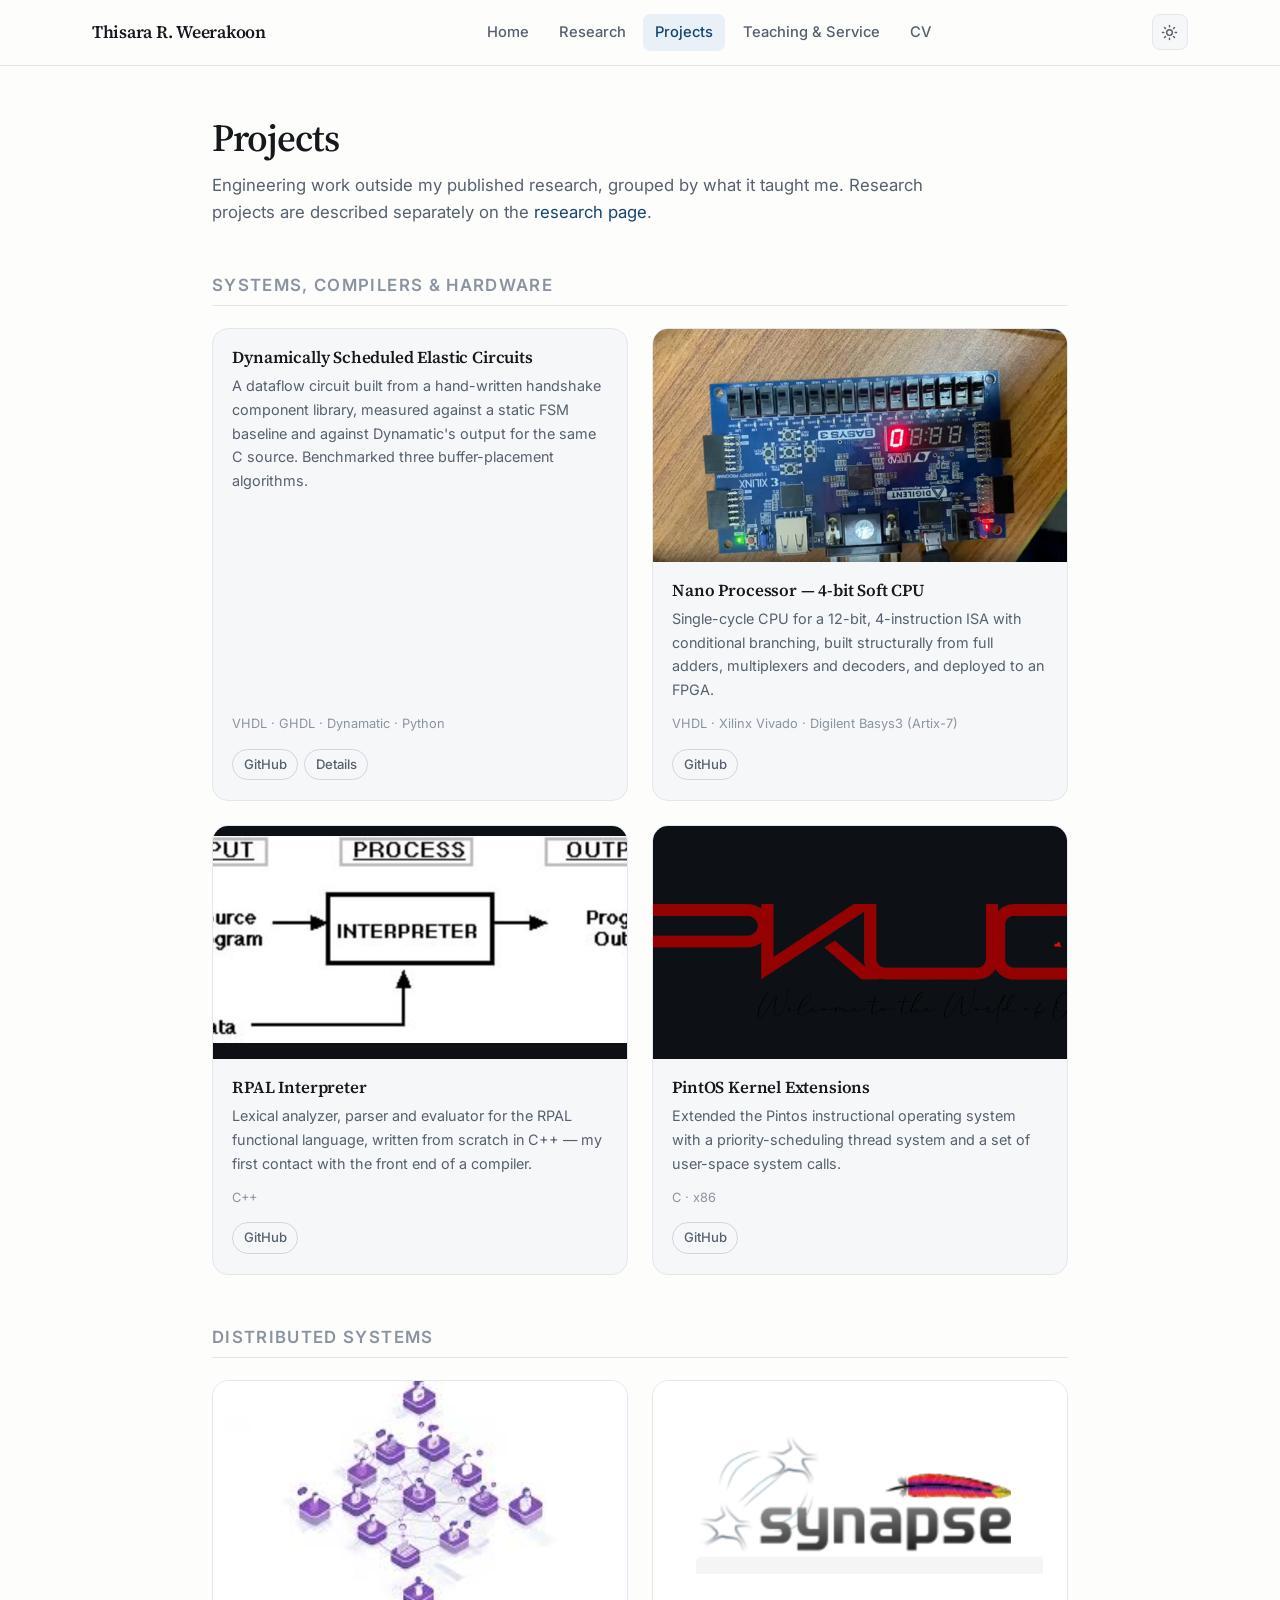
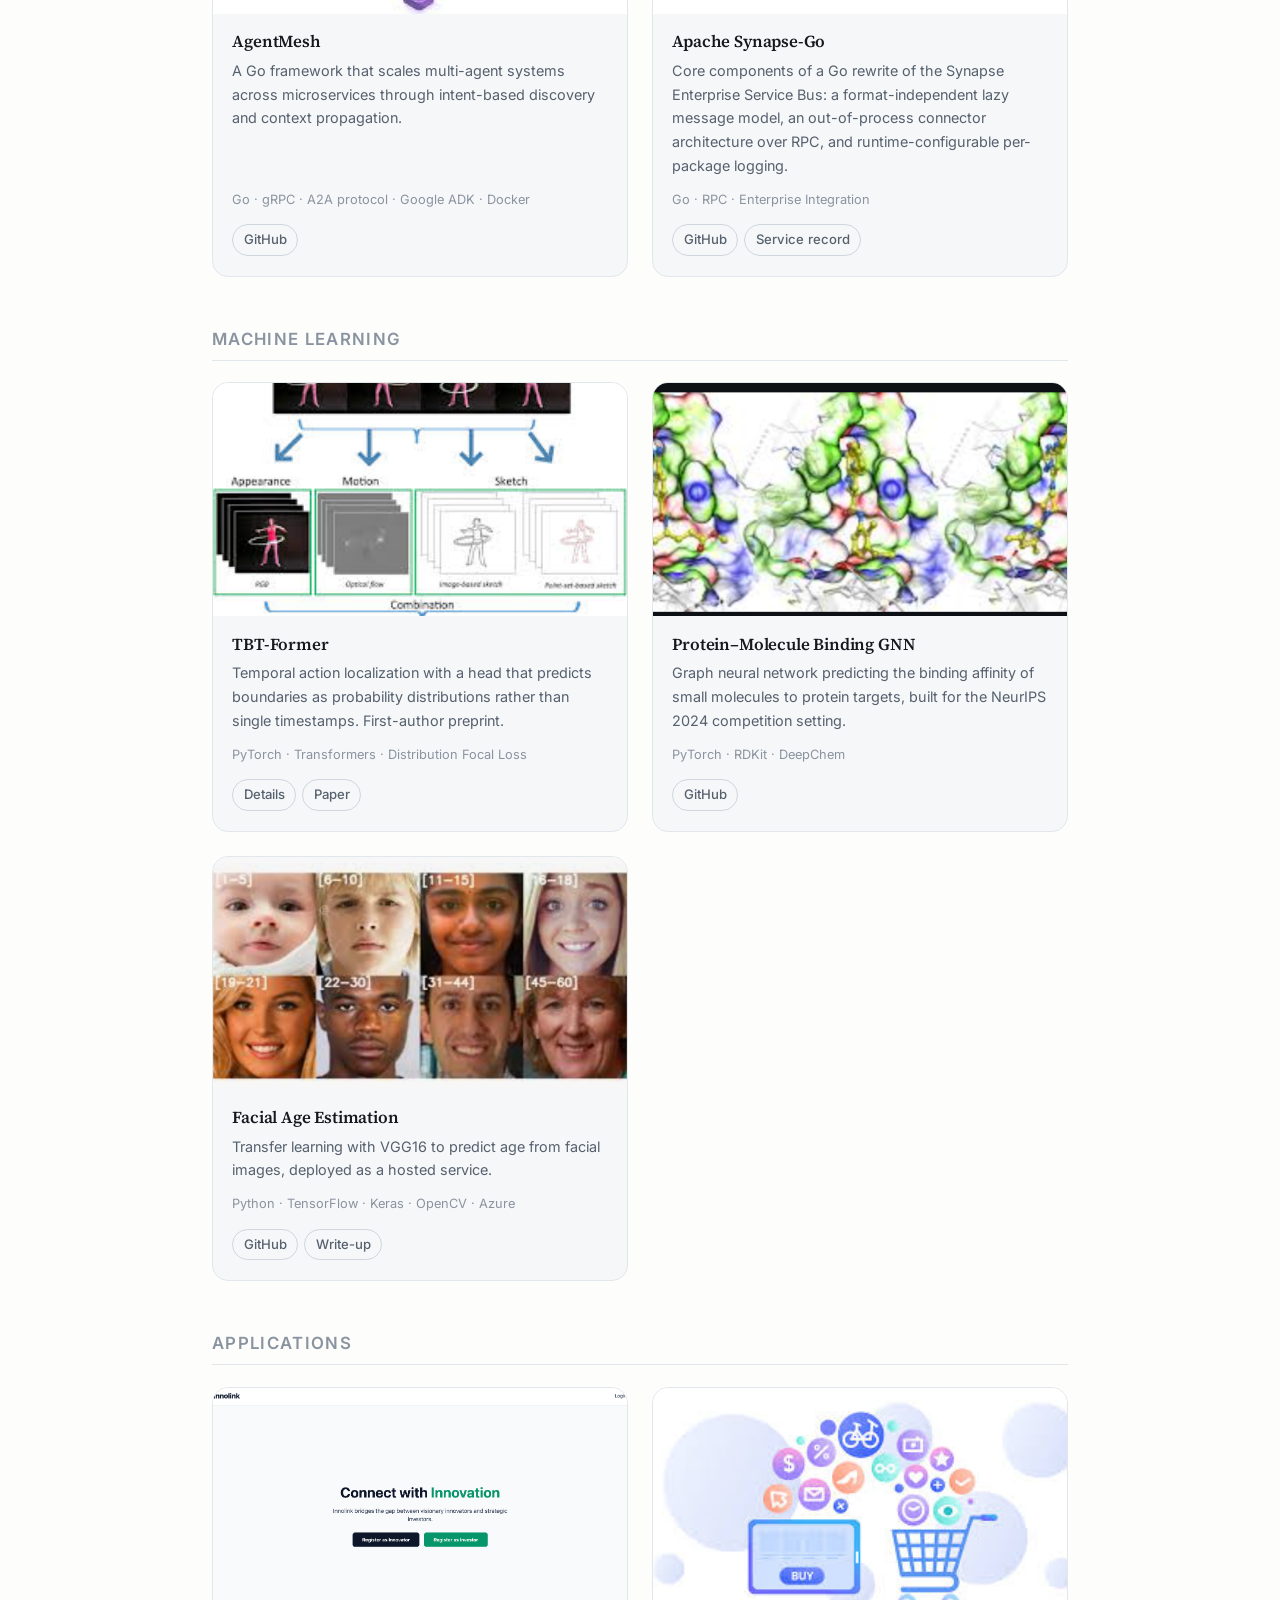
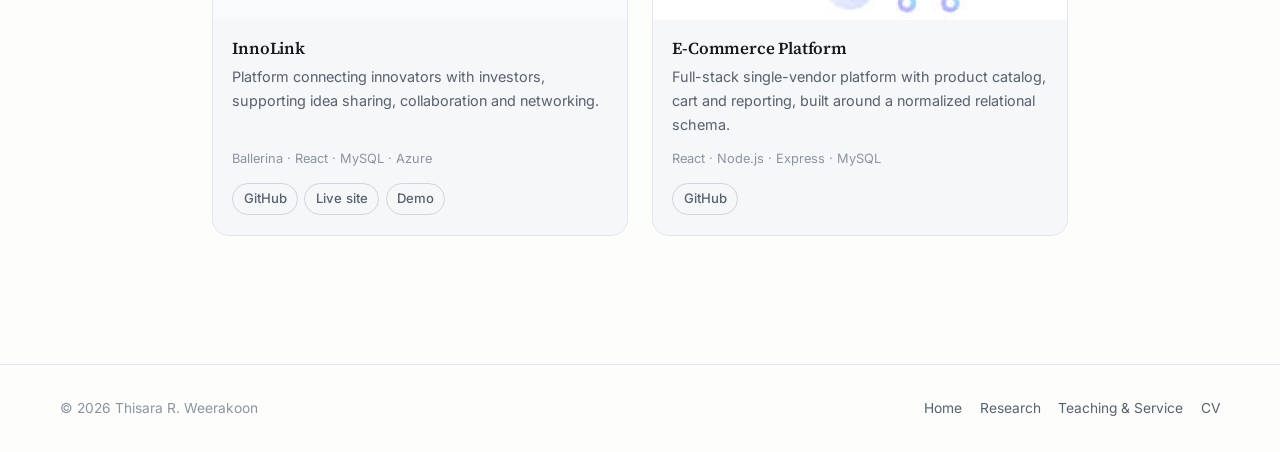
==== commit 3dc14ac5: "Link elastic circuits project to its own repository The GitHub link on the research page pointed at " ====
--- a/projects.html
+++ b/projects.html
@@ -64,6 +64,7 @@
               </p>
               <p class="card__stack">VHDL &middot; GHDL &middot; Dynamatic &middot; Python</p>
               <div class="card__links">
+                <a class="chip" href="https://github.com/ThisaraWeerakoon/elastic-circuits-vhdl" target="_blank" rel="noopener">GitHub</a>
                 <a class="chip" href="research.html#hardware">Details</a>
               </div>
             </div>
